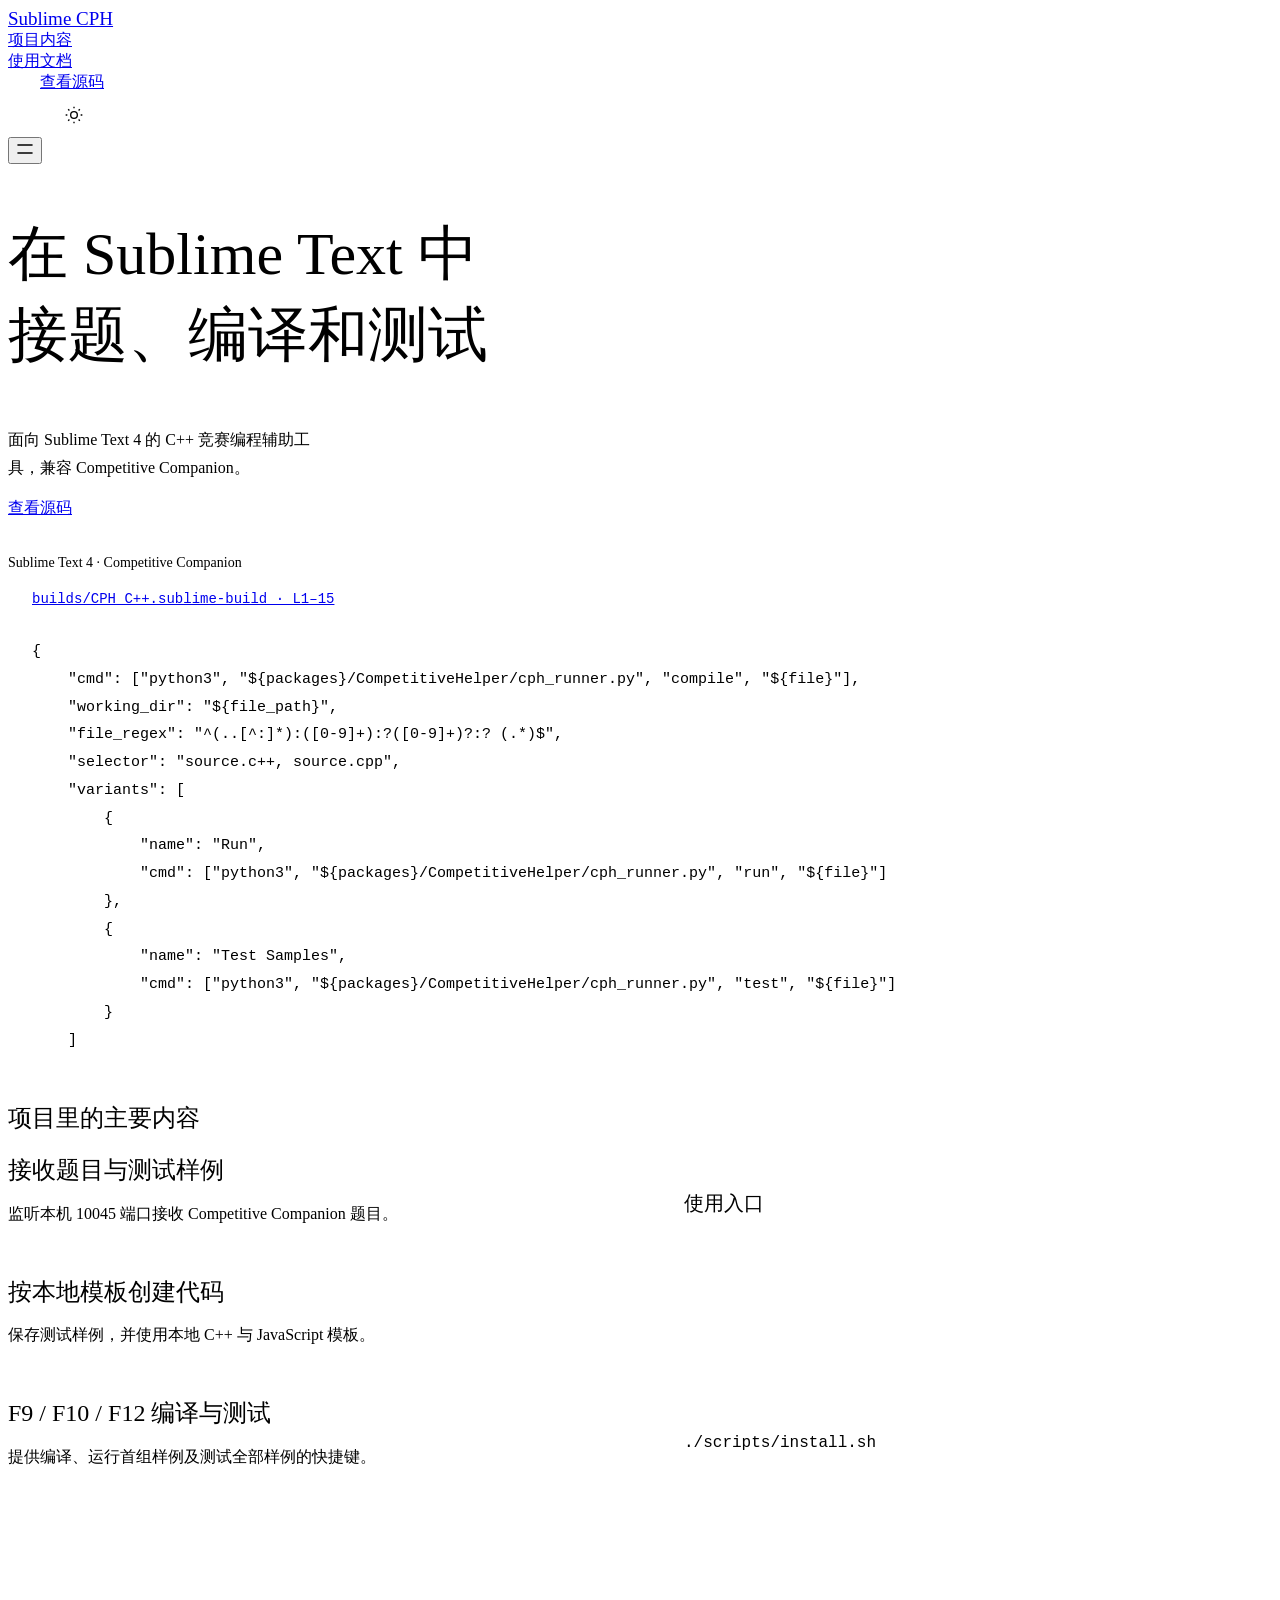
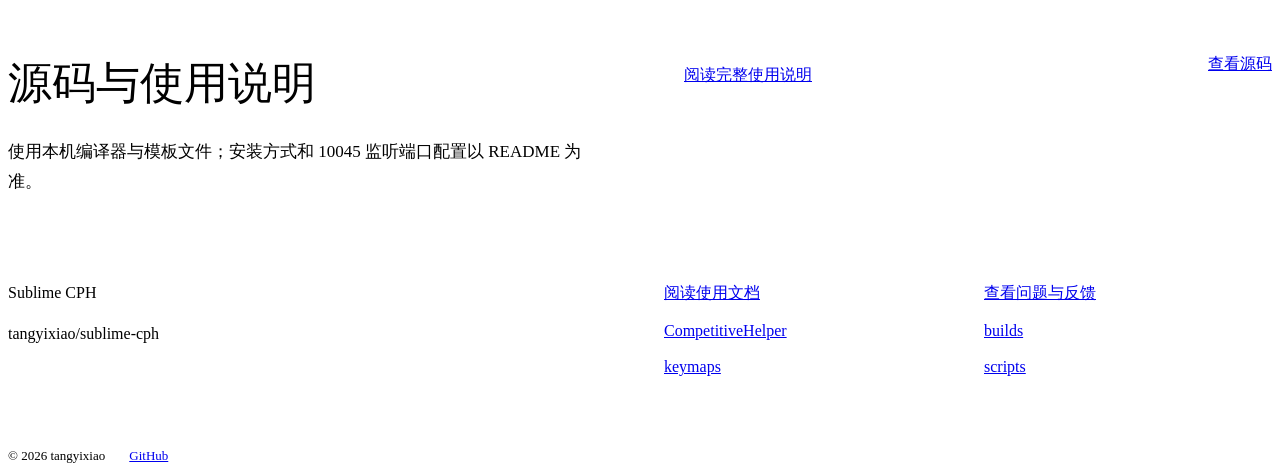
==== index.html @ 9356278b "docs(pages): add project introduction website" ====
<!doctype html><html lang="zh-CN" data-type="software" data-radius="sharp" data-buttons="solid" data-motion data-page-mode="short" data-project="sublime-cph"><head><meta charset="utf-8"><meta name="viewport" content="width=device-width, initial-scale=1, viewport-fit=cover"><meta name="page-type" content="software"><meta name="site-kind" content="software"><title>Sublime CPH · 在 Sublime Text 中 接题、编译和测试</title><meta name="description" content="面向 Sublime Text 4 的 C++ 竞赛编程辅助工具，兼容 Competitive Companion。"><link rel="stylesheet" href="assets/system.css"><link rel="stylesheet" href="assets/ui/cards.css"><link rel="stylesheet" href="assets/motion/motion.css"><link rel="stylesheet" href="assets/layout/layout.css"><link rel="stylesheet" href="assets/page.css"><!-- <html lang="en" data-radius="sharp">; keep this <style> after the links: layout.css resets --ly-scale -->
<style>
:root {
  --p-bg: #fafafa; --p-surface: #f0f1f3; --p-ink: #171717; --p-muted: #595959;
  --p-accent: #1748ca; --p-accent-ink: #fafafa; --p-action: #1748ca; --p-action-ink: #fafafa;
  --p-inv-bg: #171717; --p-inv-surface: #242424; --p-inv-ink: #fafafa; --p-inv-muted: #9b9b9b;
  --p-inv-accent: #fafafa; --p-inv-accent-ink: #171717; --p-inv-action: #fafafa; --p-inv-action-ink: #171717;
  --font-display: "Geist", system-ui, sans-serif;
  --font-text: "Geist", system-ui, sans-serif;
  --font-mono: "Geist Mono", ui-monospace, "SFMono-Regular", Menlo, Consolas, monospace;
  --display-weight: 500;
  --display-tracking: -0.035em;
  --display-tracking-xl: -0.045em;
}
</style><style>html[data-theme="light"]{--p-bg:#fafafa;--p-surface:#f0f1f3;--p-ink:#171717;--p-muted:#595959;--p-accent:#1748ca;--p-accent-ink:#ffffff;--p-action:#1748ca;--p-action-ink:#ffffff;color-scheme:light}html[data-theme="dark"]{--p-bg:#131517;--p-surface:#202427;--p-ink:#f0f1f2;--p-muted:#b5bbc1;--p-accent:#a4c2ff;--p-accent-ink:#131517;--p-action:#a4c2ff;--p-action-ink:#131517;color-scheme:dark}</style><script src="assets/theme.js"></script><link rel="icon" href="favicon.svg" type="image/svg+xml"></head><body><!-- source: tangyixiao/sublime-cph; hero: split; brand/material override of dealer recorded in plans. --><header class="nav"><div class="wrap nav__bar"><a class="skip-link" href="#top">跳到正文</a><a class="nav__logo" href="#top">Sublime CPH</a><nav class="nav__links" aria-label="章节导航"><div class="nav__item"><a class="nav__link" href="#work">项目内容</a></div><div class="nav__item"><a class="nav__link" href="docs.html">使用文档</a></div></nav><div class="nav__actions"><a class="btn btn--primary" href="https://github.com/tangyixiao/sublime-cph">查看源码</a><button class="theme-toggle" type="button" data-theme-toggle aria-label="切换深浅色" aria-pressed="false"><svg width="20" height="20" viewBox="0 0 24 24" fill="none" stroke="currentColor" stroke-width="1.6" aria-hidden="true"><circle cx="12" cy="12" r="4"/><path d="M12 2v2m0 16v2M2 12h2m16 0h2M5 5l1.5 1.5m11 11L19 19M5 19l1.5-1.5m11-11L19 5"/></svg></button></div><button class="nav__toggle" type="button" aria-expanded="false" aria-label="菜单"><svg width="18" height="18" viewBox="0 0 18 18" aria-hidden="true"><path d="M2 5h14M2 13h14" stroke="currentColor" stroke-width="1.6" stroke-linecap="round"/></svg></button></div></header><main><section class="hero hero--split" id="top"><div class="wrap"><div class="hero-text grid hero__grid"><div class="hero__text span-5"><h1 id="hero-h">在 Sublime Text 中<br>接题、编译和测试</h1><p class="hero__lead">面向 Sublime Text 4 的 C++ 竞赛编程辅助工具，兼容 Competitive Companion。</p><div class="btn-row"><a class="btn btn--primary" href="https://github.com/tangyixiao/sublime-cph">查看源码</a></div><p class="project-fact">Sublime Text 4 · Competitive Companion</p></div><div class="hero__media span-6 start-7 material-media"><div class="source-preview" data-visual><a class="source-path" href="https://github.com/tangyixiao/sublime-cph/blob/6fe502580cbfbc0ceaa8765ccc23010ea24d1a0c/builds/CPH%20C%2B%2B.sublime-build#L1-L15">builds/CPH C++.sublime-build · L1–15</a><pre><code>{
    &quot;cmd&quot;: [&quot;python3&quot;, &quot;${packages}/CompetitiveHelper/cph_runner.py&quot;, &quot;compile&quot;, &quot;${file}&quot;],
    &quot;working_dir&quot;: &quot;${file_path}&quot;,
    &quot;file_regex&quot;: &quot;^(..[^:]*):([0-9]+):?([0-9]+)?:? (.*)$&quot;,
    &quot;selector&quot;: &quot;source.c++, source.cpp&quot;,
    &quot;variants&quot;: [
        {
            &quot;name&quot;: &quot;Run&quot;,
            &quot;cmd&quot;: [&quot;python3&quot;, &quot;${packages}/CompetitiveHelper/cph_runner.py&quot;, &quot;run&quot;, &quot;${file}&quot;]
        },
        {
            &quot;name&quot;: &quot;Test Samples&quot;,
            &quot;cmd&quot;: [&quot;python3&quot;, &quot;${packages}/CompetitiveHelper/cph_runner.py&quot;, &quot;test&quot;, &quot;${file}&quot;]
        }
    ]</code></pre></div></div></div></div></section><section class="section ground-surface" id="work"><div class="wrap"><div class="section-head"><h2>项目里的主要内容</h2></div><div class="work-grid"><ul class="feature-rows"><li><h3>接收题目与测试样例</h3><p>监听本机 10045 端口接收 Competitive Companion 题目。</p></li><li><h3>按本地模板创建代码</h3><p>保存测试样例，并使用本地 C++ 与 JavaScript 模板。</p></li><li><h3>F9 / F10 / F12 编译与测试</h3><p>提供编译、运行首组样例及测试全部样例的快捷键。</p></li></ul><div class="work-material"><div class="usage-block"><p>使用入口</p><pre><code>./scripts/install.sh</code></pre><a class="link" href="https://github.com/tangyixiao/sublime-cph/blob/main/README.md">阅读完整使用说明</a></div></div></div></div></section></main><footer class="footer closing footer--columns" id="use"><div class="wrap"><div class="closing-head"><h2>源码与使用说明</h2><p>使用本机编译器与模板文件；安装方式和 10045 监听端口配置以 README 为准。</p><a class="btn btn--primary" href="https://github.com/tangyixiao/sublime-cph">查看源码</a></div><div class="closing-directory"><div class="footer__grid"><div><p class="footer-name">Sublime CPH</p><p>tangyixiao/sublime-cph</p></div><div class="resource-links"><a class="link" href="https://github.com/tangyixiao/sublime-cph/blob/main/README.md">阅读使用文档</a><a class="link" href="https://github.com/tangyixiao/sublime-cph/issues">查看问题与反馈</a><a class="link" href="https://github.com/tangyixiao/sublime-cph/tree/main/CompetitiveHelper">CompetitiveHelper</a><a class="link" href="https://github.com/tangyixiao/sublime-cph/tree/main/builds">builds</a><a class="link" href="https://github.com/tangyixiao/sublime-cph/tree/main/keymaps">keymaps</a><a class="link" href="https://github.com/tangyixiao/sublime-cph/tree/main/scripts">scripts</a></div></div><div class="footer__legal"><span>© 2026 tangyixiao</span><a href="https://github.com/tangyixiao/sublime-cph">GitHub</a></div></div></div></footer><script type="module" src="assets/system.js"></script><script type="module" src="assets/motion/motion.js"></script><script type="module" src="assets/layout/layout.js"></script></body></html>
---- assets/page.css ----
/* Page composition over the unmodified taste system. Source excerpts and photographs are the work. */
:root{--font-text:"Geist","PingFang SC","Microsoft YaHei",sans-serif;--font-display:"Geist","PingFang SC","Microsoft YaHei",sans-serif}
h1,h2,h3{font-weight:500;text-wrap:balance}h1{max-width:16ch}p{line-height:1.75}.nav__logo{font-size:19px;max-width:45%;overflow-wrap:anywhere}.nav__links{margin-left:auto}.nav__actions{margin-left:32px}.project-fact{margin-top:32px;font-size:14px;color:var(--muted)}
.hero__text{min-width:0}.hero__lead{max-width:40ch}.hero__media.material-media{background:none;border:0;box-shadow:none}.hero__media.material-media> *{width:100%;height:100%;display:block}.material-media .source-preview{height:100%;min-height:480px}.project-picture{display:block;overflow:hidden;width:100%;height:100%;background:var(--surface)}.project-picture img{width:100%;height:100%;object-fit:cover;display:block}.picture--contain img{object-fit:contain}.picture--contain{background:var(--surface)}
.material-stage{overflow:hidden;min-height:0}.material-stage>.project-picture{border-radius:0;background:transparent}.material-stage .picture--contain img{object-fit:contain}.source-preview{display:flex;flex-direction:column;border:1px solid var(--line);background:var(--surface);overflow:hidden;border-radius:var(--r-lg);color:var(--ink)}.source-path{font:500 14px/1.5 var(--font-mono);padding:20px 24px;border-bottom:1px solid var(--line);overflow-wrap:anywhere}.source-preview pre{margin:0;padding:28px 24px;overflow:auto;white-space:pre-wrap;overflow-wrap:anywhere;min-height:0;font:400 15px/1.85 var(--font-mono);color:var(--ink)}
.project-fact:empty{display:none}.statement-source{margin-top:48px;height:320px}.statement-source .source-preview{height:100%}.hero--statement h1{max-width:18ch}.hero--statement .hero__lead{max-width:62ch}.hero--statement .hero__in{max-width:none}
.hero__head{display:grid;grid-template-columns:minmax(0,7fr) minmax(0,4fr);gap:72px}.hero--product h1{font-size:clamp(42px,5vw,72px);max-width:18ch;letter-spacing:-.035em;line-height:1.1}.hero--product .hero__lead{margin-top:0}.hero--product .material-stage{height:100%;min-height:260px;margin-top:32px}.product-intro{align-self:start}.product-intro .project-fact{margin-top:24px}
.work-grid{display:grid;grid-template-columns:minmax(0,5fr) minmax(0,6fr);gap:calc(100% / 12 + 24px)}.feature-rows{margin:0;padding:0;list-style:none}.feature-rows li{padding:24px 0;border-bottom:1px solid var(--line)}.feature-rows li:first-child{padding-top:0}.feature-rows h3{font-size:24px;line-height:1.4;margin:0 0 12px}.feature-rows p{margin:0;font-size:16px;line-height:1.75}.work-material{min-width:0;min-height:400px}.usage-block{height:100%;background:var(--surface);padding:32px;border:1px solid var(--line);border-radius:var(--r-lg);display:flex;flex-direction:column;gap:24px;justify-content:center}.usage-block>p{font-size:20px;margin:0}.usage-block pre{font:400 16px/1.8 var(--font-mono);margin:0;white-space:pre-wrap;overflow-wrap:anywhere}.usage-block .link{align-self:flex-start}.supporting-pictures{display:grid;grid-template-columns:1fr;gap:24px;height:100%;max-height:480px}.supporting-pictures>.project-picture{min-height:0;max-height:228px}.supporting-pictures>.project-picture:only-child{max-height:480px}
.photo-pair{display:grid;grid-template-columns:1fr 1fr;gap:24px;height:calc(100% - 140px);min-height:300px;max-height:520px}.photo-pair a{display:block;overflow:hidden}.photo-pair img{width:100%;height:100%;object-fit:cover;display:block}.flag-field{display:grid;grid-template-columns:repeat(4,1fr);gap:48px;align-items:center;justify-items:center;width:100%;height:100%}.flag-field a{display:block;width:100%;overflow:hidden}.flag-field img{display:block;width:100%;height:auto;max-height:320px;object-fit:contain;image-rendering:auto}
.closing-head{display:grid;grid-template-columns:1fr auto;gap:24px 72px;align-content:start}.closing-head h2{grid-column:1;font-size:clamp(30px,3.4vw,48px);margin:0}.closing-head>p{grid-column:1;max-width:68ch;margin:0;font-size:17px}.closing-head>.btn{grid-column:2;grid-row:1/3;align-self:start}.closing-directory{display:flex;flex-direction:column;justify-content:flex-end;min-height:0}.footer.closing>.wrap{display:grid;grid-template-rows:1fr 1fr;gap:48px}.footer__grid{display:grid;grid-template-columns:1fr 1fr;gap:48px}.footer-name{font-size:32px;line-height:1.3;font-weight:500;margin:0 0 16px}.footer__grid p{font-size:16px}.resource-links{display:grid;grid-template-columns:1fr 1fr;gap:18px 32px;align-content:start}.resource-links .link{font-size:16px;overflow-wrap:anywhere;justify-self:start}.footer__legal{display:flex;align-items:baseline;flex-wrap:wrap;gap:24px;font-size:13px;border-top:1px solid var(--line);margin-top:48px;padding-top:24px}.credits summary{cursor:pointer}.credits ul{padding-left:16px}.credits a{overflow-wrap:anywhere}
html[data-project="OJ-NEXUS"] .source-preview,html[data-project="OJ-NEXUS"] .usage-block{border-radius:4px}html[data-project="OJ-NEXUS"] *{animation:none!important}
@media(min-width:640px) and (max-width:1023px){.work-grid{grid-template-columns:1fr;gap:32px}.feature-rows{display:grid;grid-template-columns:repeat(3,1fr);gap:24px}.feature-rows li{padding:0;border:0}.feature-rows h3{font-size:20px}.work-material{min-height:260px;height:300px}.hero__head{gap:32px}.material-media .source-preview{min-height:240px}.photo-pair{height:440px}.statement-source{height:300px}}
@media(max-width:639px){.nav__logo{font-size:16px;max-width:48%}.nav__actions{margin-left:auto}.nav__actions .btn{padding-inline:16px;font-size:14px}.hero--split h1,.hero--statement h1,.hero--product h1{font-size:clamp(30px,9vw,38px);line-height:1.15;max-width:18ch}.hero__lead{font-size:18px;line-height:1.65}.project-fact{margin-top:16px;font-size:13px}.hero__media.material-media{height:auto;min-height:0;flex:1}.material-media .source-preview{min-height:0;height:100%}.source-path{padding:12px 16px;font-size:13px}.source-preview pre{padding:16px;font-size:13px;line-height:1.7}.hero__head{display:block}.hero--product .hero__lead{margin-top:20px}.hero--product .material-stage{min-height:180px;margin-top:24px;flex:1}.hero--product .hero__in{display:flex;flex-direction:column}.hero--product .product-intro .project-fact{margin-top:16px}.work-grid{grid-template-columns:1fr;gap:32px}.feature-rows{display:block}.feature-rows li{padding:16px 0}.feature-rows h3{font-size:20px;margin-bottom:8px}.feature-rows p{font-size:16px}.work-material{min-height:220px;height:260px}.usage-block{padding:24px;gap:16px}.usage-block pre{font-size:14px}.photo-pair{grid-template-columns:1fr;gap:16px;height:calc(100% - 130px);max-height:none;min-height:0}.photo-pair a{min-height:180px}.flag-field{grid-template-columns:repeat(2,1fr);gap:24px}.flag-field img{max-height:140px}.statement-source{height:220px;margin-top:24px}.closing-head{display:flex;flex-direction:column;gap:24px}.closing-head>p{font-size:16px}.closing-head>.btn{align-self:stretch}.footer.closing>.wrap{grid-template-rows:auto 1fr;gap:48px}.footer__grid{grid-template-columns:1fr;gap:24px}.footer-name{font-size:28px}.resource-links{gap:16px}.footer__legal{margin-top:32px;gap:16px}.supporting-pictures{max-height:260px;grid-template-columns:1fr 1fr;gap:12px}.supporting-pictures>.project-picture{max-height:none}.photo-pair img{object-fit:cover}#work:has(.work-grid){--hm:2}#use{--hm:2}}
.skip-link{position:absolute;left:-10000px;top:auto;width:1px;height:1px;overflow:hidden}.skip-link:focus{left:var(--gutter);top:8px;width:auto;height:auto;background:var(--bg);padding:16px;z-index:20}.hero__head>:first-child{grid-column:1}.hero__head>.product-intro{grid-column:2}.hero--product .hero__stage.material-stage{border-radius:0}
@media(min-width:640px) and (max-width:1023px){.work-material{height:42vh;min-height:320px}.supporting-pictures{max-height:none}.supporting-pictures>.project-picture:only-child{max-height:none}.supporting-pictures>.project-picture{max-height:none;flex:1}.supporting-pictures{grid-template-rows:1fr 1fr}}
@media(max-width:639px){#work:has(.work-grid),#use{--hm:1}.nav__logo{max-width:53%;font-size:15px}.nav__actions{margin-left:auto}.nav__actions .btn{padding-inline:12px}.hero--product .hero__stage.material-stage{aspect-ratio:auto;flex:1}.hero__head>:first-child,.hero__head>.product-intro{grid-column:auto}}
.theme-toggle{height:44px;width:44px;display:grid;place-items:center;flex:0 0 44px;cursor:pointer;color:var(--ink);background:transparent;border:1px solid var(--line);border-radius:var(--r-btn);margin-left:12px;transition:background 180ms,transform 180ms}.theme-toggle:hover{background:var(--surface)}.theme-toggle:active{transform:translateY(1px)}.theme-toggle:focus-visible{outline:2px solid var(--accent);outline-offset:3px}
@media(min-width:1024px){.work-material{height:500px;min-height:500px}.work-material>.source-preview{height:100%}.hero--split h1{font-size:clamp(38px,4.5vw,64px)}}
@media(max-width:639px){.nav__logo{max-width:42%;font-size:14px}.nav__actions{margin-left:auto}.nav__toggle{margin-left:8px}.theme-toggle{margin-left:8px;width:36px;flex-basis:36px;height:40px}.nav__actions .btn{font-size:13px;padding-inline:10px}.nav__logo{line-height:1.3}.hero--product h1{font-size:32px}.source-path{line-height:1.6}}
@media(min-width:1024px){.hero__head{grid-template-columns:repeat(12,minmax(0,1fr));gap:24px;align-items:start}.hero__head>:first-child{grid-column:1/span 6}.hero__head>.product-intro{grid-column:7/span 6}.hero--product h1,.hero--split h1{font-size:60px}.work-grid{grid-template-columns:repeat(12,minmax(0,1fr));gap:24px}.feature-rows{grid-column:1/span 6;padding-right:48px}.work-material{grid-column:7/span 6}.work-grid .source-preview{height:100%}}
@media(min-width:640px) and (max-width:1023px){.hero__head{display:block}.product-intro{margin-top:24px}.product-intro .hero__lead{max-width:60ch}.hero--product h1{max-width:none}.hero__head .project-fact{margin-top:16px}.hero--product .hero__stage.material-stage{margin-top:24px}}
@media(max-width:639px){.work-material{height:236px;min-height:236px}.feature-rows h3{font-size:19px}.feature-rows li{padding:14px 0}.feature-rows p{line-height:1.65}}
@media(min-width:1024px){.work-material{height:min(500px,calc(100svh - 300px));min-height:0}.hero--product h1{font-size:clamp(40px,4.16vw,60px)}}
.work-material>.source-preview{height:100%}.source-preview pre{flex:1}.usage-block{justify-content:space-between}.supporting-pictures:has(>:only-child){grid-template-rows:1fr}
/* Real quoted source can contain arrays, Markdown brackets and the word placeholder.
   Keep kit diagnostics intact, but do not outline authentic source as unfinished page copy. */
.source-preview code[data-placeholder],.usage-block code[data-placeholder],.docs-markdown [data-placeholder]{outline:none}
.hero--product .hero__stage.material-stage{background:none}
.nav:not(.is-open) .nav__actions>.theme-toggle{display:grid}
@media(max-width:639px){.nav__logo{white-space:normal;max-width:40%;font-size:13px;line-height:1.35;min-width:0}.nav__bar{gap:8px}.nav__actions{gap:8px}.nav .nav__actions>.theme-toggle{margin-left:0}}
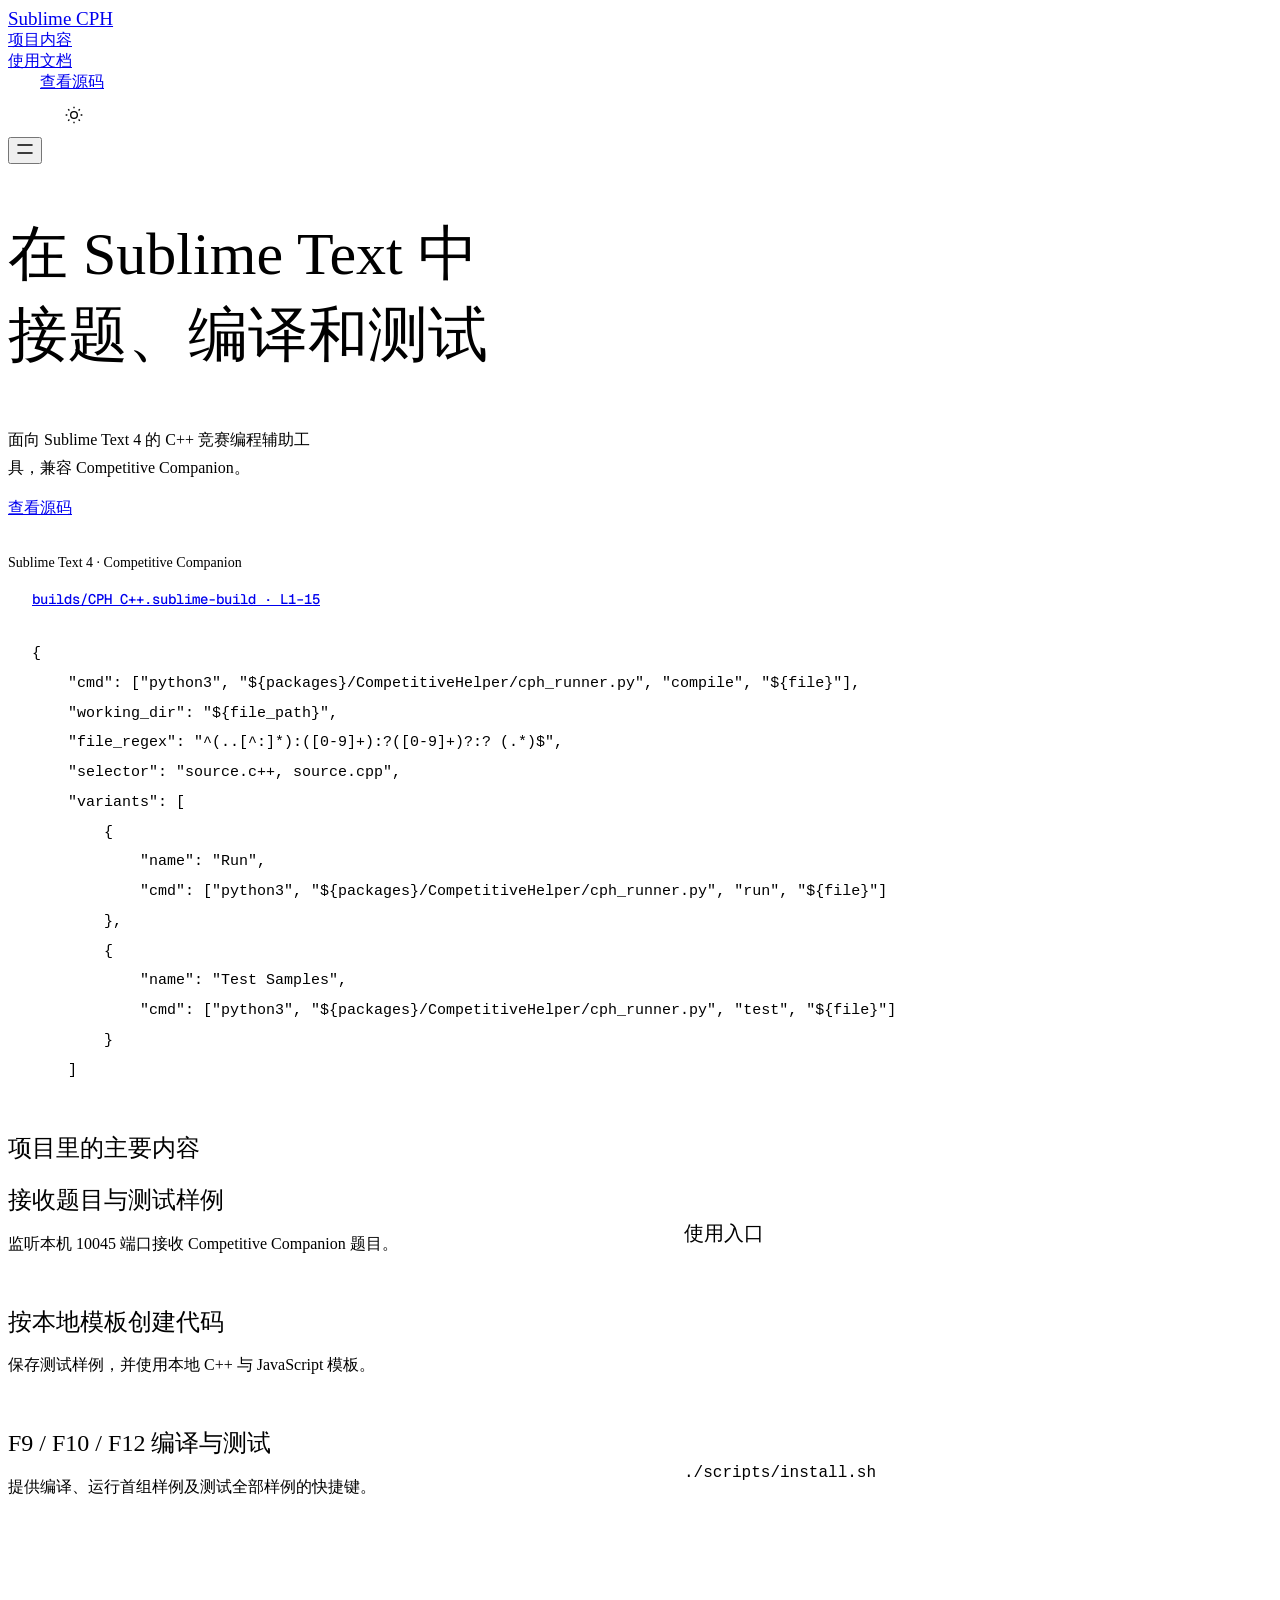
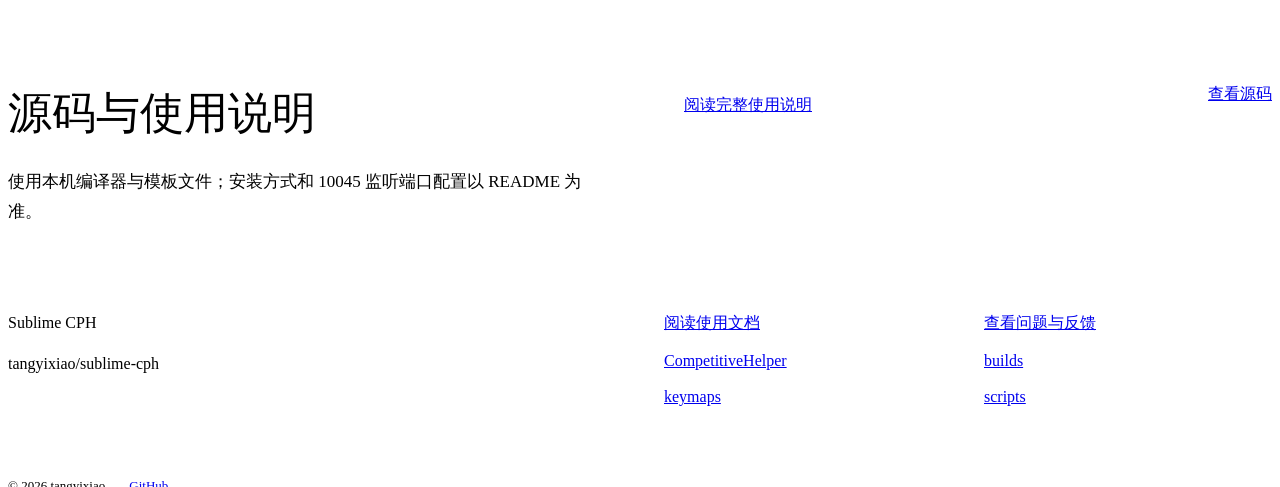
==== commit 6221a465: "docs(pages): polish source and mobile presentation" ====
--- a/index.html
+++ b/index.html
@@ -1,4 +1,4 @@
-<!doctype html><html lang="zh-CN" data-type="software" data-radius="sharp" data-buttons="solid" data-motion data-page-mode="short" data-project="sublime-cph"><head><meta charset="utf-8"><meta name="viewport" content="width=device-width, initial-scale=1, viewport-fit=cover"><meta name="page-type" content="software"><meta name="site-kind" content="software"><title>Sublime CPH · 在 Sublime Text 中 接题、编译和测试</title><meta name="description" content="面向 Sublime Text 4 的 C++ 竞赛编程辅助工具，兼容 Competitive Companion。"><link rel="stylesheet" href="assets/system.css"><link rel="stylesheet" href="assets/ui/cards.css"><link rel="stylesheet" href="assets/motion/motion.css"><link rel="stylesheet" href="assets/layout/layout.css"><link rel="stylesheet" href="assets/page.css"><!-- <html lang="en" data-radius="sharp">; keep this <style> after the links: layout.css resets --ly-scale -->
+<!doctype html><html lang="zh-CN" data-type="software" data-radius="sharp" data-buttons="solid" data-motion data-page-mode="short" data-project="sublime-cph"><head><meta charset="utf-8"><meta name="viewport" content="width=device-width, initial-scale=1, viewport-fit=cover"><meta name="page-type" content="software"><meta name="site-kind" content="software"><title>Sublime CPH · 在 Sublime Text 中 接题、编译和测试</title><meta name="description" content="面向 Sublime Text 4 的 C++ 竞赛编程辅助工具，兼容 Competitive Companion。"><link rel="stylesheet" href="assets/system.css"><link rel="stylesheet" href="assets/ui/cards.css"><link rel="stylesheet" href="assets/motion/motion.css"><link rel="stylesheet" href="assets/layout/layout.css"><link rel="stylesheet" href="assets/fonts/fonts.css"><link rel="stylesheet" href="assets/page.css"><!-- <html lang="en" data-radius="sharp">; keep this <style> after the links: layout.css resets --ly-scale -->
 <style>
 :root {
   --p-bg: #fafafa; --p-surface: #f0f1f3; --p-ink: #171717; --p-muted: #595959;
--- a/assets/fonts/fonts.css
+++ b/assets/fonts/fonts.css
@@ -0,0 +1,42 @@
+@font-face {
+  font-family: 'Geist';
+  font-style: normal;
+  font-weight: 400;
+  font-display: swap;
+  src: url(c2bef016fb9b4bcd.woff2) format('truetype');
+}
+@font-face {
+  font-family: 'Geist';
+  font-style: normal;
+  font-weight: 500;
+  font-display: swap;
+  src: url(541119bccb21575e.woff2) format('truetype');
+}
+@font-face {
+  font-family: 'Geist';
+  font-style: normal;
+  font-weight: 600;
+  font-display: swap;
+  src: url(011cb50bc76b8e25.woff2) format('truetype');
+}
+@font-face {
+  font-family: 'Geist';
+  font-style: normal;
+  font-weight: 700;
+  font-display: swap;
+  src: url(e374eee52bb36e03.woff2) format('truetype');
+}
+@font-face {
+  font-family: 'Geist Mono';
+  font-style: normal;
+  font-weight: 400;
+  font-display: swap;
+  src: url(706d7515d64b1e19.woff2) format('truetype');
+}
+@font-face {
+  font-family: 'Geist Mono';
+  font-style: normal;
+  font-weight: 500;
+  font-display: swap;
+  src: url(e858776f9ad0d058.woff2) format('truetype');
+}
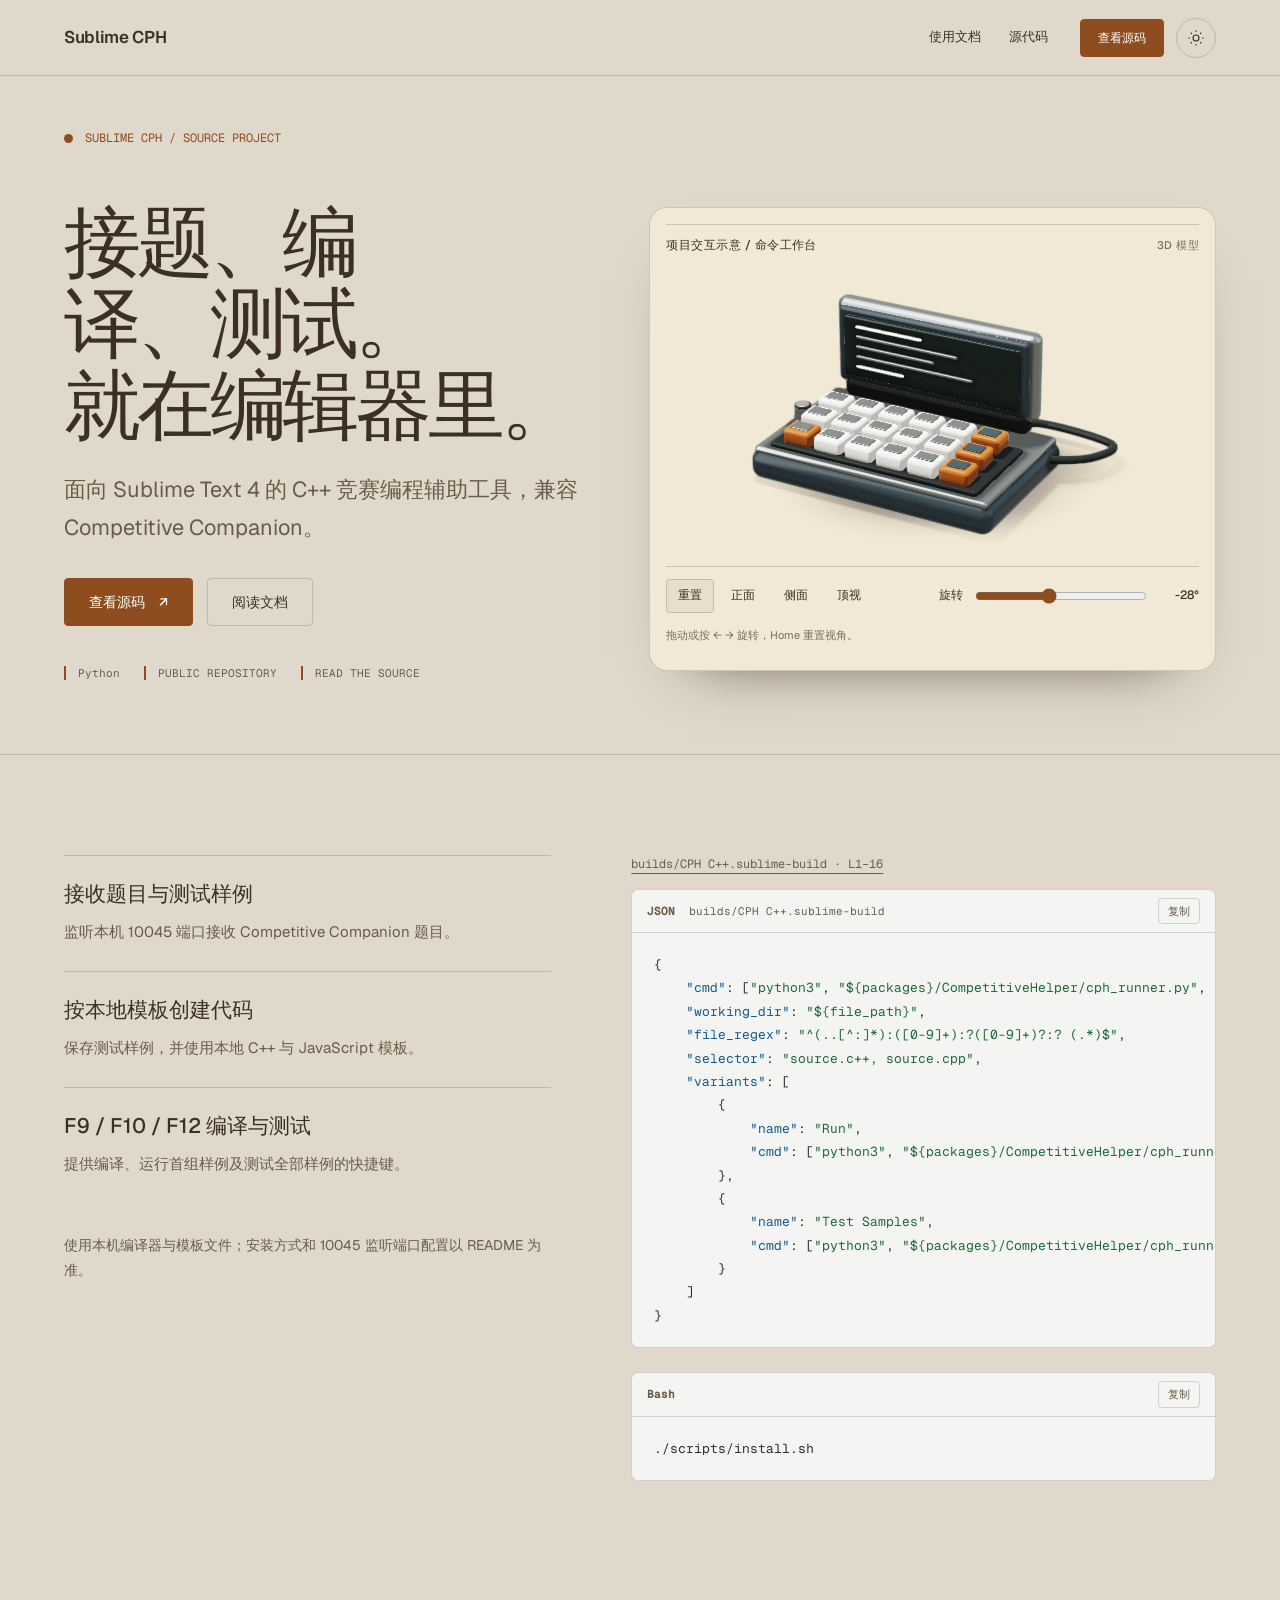
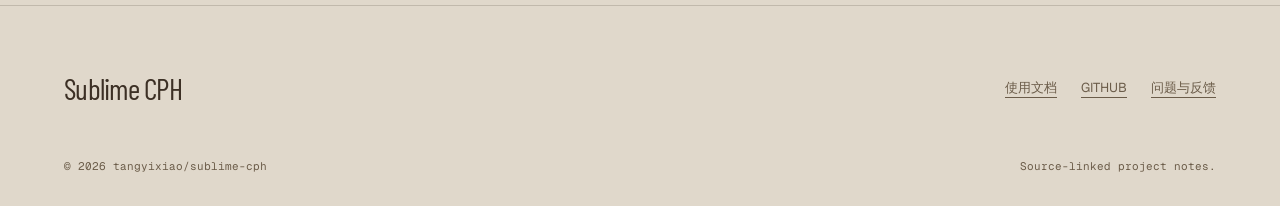
==== commit 587a6d6c: "docs(pages): polish source and mobile presentation" ====
--- a/index.html
+++ b/index.html
@@ -1,29 +1,16 @@
-<!doctype html><html lang="zh-CN" data-type="software" data-radius="sharp" data-buttons="solid" data-motion data-page-mode="short" data-project="sublime-cph"><head><meta charset="utf-8"><meta name="viewport" content="width=device-width, initial-scale=1, viewport-fit=cover"><meta name="page-type" content="software"><meta name="site-kind" content="software"><title>Sublime CPH · 在 Sublime Text 中 接题、编译和测试</title><meta name="description" content="面向 Sublime Text 4 的 C++ 竞赛编程辅助工具，兼容 Competitive Companion。"><link rel="stylesheet" href="assets/system.css"><link rel="stylesheet" href="assets/ui/cards.css"><link rel="stylesheet" href="assets/motion/motion.css"><link rel="stylesheet" href="assets/layout/layout.css"><link rel="stylesheet" href="assets/fonts/fonts.css"><link rel="stylesheet" href="assets/page.css"><!-- <html lang="en" data-radius="sharp">; keep this <style> after the links: layout.css resets --ly-scale -->
-<style>
-:root {
-  --p-bg: #fafafa; --p-surface: #f0f1f3; --p-ink: #171717; --p-muted: #595959;
-  --p-accent: #1748ca; --p-accent-ink: #fafafa; --p-action: #1748ca; --p-action-ink: #fafafa;
-  --p-inv-bg: #171717; --p-inv-surface: #242424; --p-inv-ink: #fafafa; --p-inv-muted: #9b9b9b;
-  --p-inv-accent: #fafafa; --p-inv-accent-ink: #171717; --p-inv-action: #fafafa; --p-inv-action-ink: #171717;
-  --font-display: "Geist", system-ui, sans-serif;
-  --font-text: "Geist", system-ui, sans-serif;
-  --font-mono: "Geist Mono", ui-monospace, "SFMono-Regular", Menlo, Consolas, monospace;
-  --display-weight: 500;
-  --display-tracking: -0.035em;
-  --display-tracking-xl: -0.045em;
-}
-</style><style>html[data-theme="light"]{--p-bg:#fafafa;--p-surface:#f0f1f3;--p-ink:#171717;--p-muted:#595959;--p-accent:#1748ca;--p-accent-ink:#ffffff;--p-action:#1748ca;--p-action-ink:#ffffff;color-scheme:light}html[data-theme="dark"]{--p-bg:#131517;--p-surface:#202427;--p-ink:#f0f1f2;--p-muted:#b5bbc1;--p-accent:#a4c2ff;--p-accent-ink:#131517;--p-action:#a4c2ff;--p-action-ink:#131517;color-scheme:dark}</style><script src="assets/theme.js"></script><link rel="icon" href="favicon.svg" type="image/svg+xml"></head><body><!-- source: tangyixiao/sublime-cph; hero: split; brand/material override of dealer recorded in plans. --><header class="nav"><div class="wrap nav__bar"><a class="skip-link" href="#top">跳到正文</a><a class="nav__logo" href="#top">Sublime CPH</a><nav class="nav__links" aria-label="章节导航"><div class="nav__item"><a class="nav__link" href="#work">项目内容</a></div><div class="nav__item"><a class="nav__link" href="docs.html">使用文档</a></div></nav><div class="nav__actions"><a class="btn btn--primary" href="https://github.com/tangyixiao/sublime-cph">查看源码</a><button class="theme-toggle" type="button" data-theme-toggle aria-label="切换深浅色" aria-pressed="false"><svg width="20" height="20" viewBox="0 0 24 24" fill="none" stroke="currentColor" stroke-width="1.6" aria-hidden="true"><circle cx="12" cy="12" r="4"/><path d="M12 2v2m0 16v2M2 12h2m16 0h2M5 5l1.5 1.5m11 11L19 19M5 19l1.5-1.5m11-11L19 5"/></svg></button></div><button class="nav__toggle" type="button" aria-expanded="false" aria-label="菜单"><svg width="18" height="18" viewBox="0 0 18 18" aria-hidden="true"><path d="M2 5h14M2 13h14" stroke="currentColor" stroke-width="1.6" stroke-linecap="round"/></svg></button></div></header><main><section class="hero hero--split" id="top"><div class="wrap"><div class="hero-text grid hero__grid"><div class="hero__text span-5"><h1 id="hero-h">在 Sublime Text 中<br>接题、编译和测试</h1><p class="hero__lead">面向 Sublime Text 4 的 C++ 竞赛编程辅助工具，兼容 Competitive Companion。</p><div class="btn-row"><a class="btn btn--primary" href="https://github.com/tangyixiao/sublime-cph">查看源码</a></div><p class="project-fact">Sublime Text 4 · Competitive Companion</p></div><div class="hero__media span-6 start-7 material-media"><div class="source-preview" data-visual><a class="source-path" href="https://github.com/tangyixiao/sublime-cph/blob/6fe502580cbfbc0ceaa8765ccc23010ea24d1a0c/builds/CPH%20C%2B%2B.sublime-build#L1-L15">builds/CPH C++.sublime-build · L1–15</a><pre><code>{
-    &quot;cmd&quot;: [&quot;python3&quot;, &quot;${packages}/CompetitiveHelper/cph_runner.py&quot;, &quot;compile&quot;, &quot;${file}&quot;],
-    &quot;working_dir&quot;: &quot;${file_path}&quot;,
-    &quot;file_regex&quot;: &quot;^(..[^:]*):([0-9]+):?([0-9]+)?:? (.*)$&quot;,
-    &quot;selector&quot;: &quot;source.c++, source.cpp&quot;,
-    &quot;variants&quot;: [
-        {
-            &quot;name&quot;: &quot;Run&quot;,
-            &quot;cmd&quot;: [&quot;python3&quot;, &quot;${packages}/CompetitiveHelper/cph_runner.py&quot;, &quot;run&quot;, &quot;${file}&quot;]
-        },
-        {
-            &quot;name&quot;: &quot;Test Samples&quot;,
-            &quot;cmd&quot;: [&quot;python3&quot;, &quot;${packages}/CompetitiveHelper/cph_runner.py&quot;, &quot;test&quot;, &quot;${file}&quot;]
-        }
-    ]</code></pre></div></div></div></div></section><section class="section ground-surface" id="work"><div class="wrap"><div class="section-head"><h2>项目里的主要内容</h2></div><div class="work-grid"><ul class="feature-rows"><li><h3>接收题目与测试样例</h3><p>监听本机 10045 端口接收 Competitive Companion 题目。</p></li><li><h3>按本地模板创建代码</h3><p>保存测试样例，并使用本地 C++ 与 JavaScript 模板。</p></li><li><h3>F9 / F10 / F12 编译与测试</h3><p>提供编译、运行首组样例及测试全部样例的快捷键。</p></li></ul><div class="work-material"><div class="usage-block"><p>使用入口</p><pre><code>./scripts/install.sh</code></pre><a class="link" href="https://github.com/tangyixiao/sublime-cph/blob/main/README.md">阅读完整使用说明</a></div></div></div></div></section></main><footer class="footer closing footer--columns" id="use"><div class="wrap"><div class="closing-head"><h2>源码与使用说明</h2><p>使用本机编译器与模板文件；安装方式和 10045 监听端口配置以 README 为准。</p><a class="btn btn--primary" href="https://github.com/tangyixiao/sublime-cph">查看源码</a></div><div class="closing-directory"><div class="footer__grid"><div><p class="footer-name">Sublime CPH</p><p>tangyixiao/sublime-cph</p></div><div class="resource-links"><a class="link" href="https://github.com/tangyixiao/sublime-cph/blob/main/README.md">阅读使用文档</a><a class="link" href="https://github.com/tangyixiao/sublime-cph/issues">查看问题与反馈</a><a class="link" href="https://github.com/tangyixiao/sublime-cph/tree/main/CompetitiveHelper">CompetitiveHelper</a><a class="link" href="https://github.com/tangyixiao/sublime-cph/tree/main/builds">builds</a><a class="link" href="https://github.com/tangyixiao/sublime-cph/tree/main/keymaps">keymaps</a><a class="link" href="https://github.com/tangyixiao/sublime-cph/tree/main/scripts">scripts</a></div></div><div class="footer__legal"><span>© 2026 tangyixiao</span><a href="https://github.com/tangyixiao/sublime-cph">GitHub</a></div></div></div></footer><script type="module" src="assets/system.js"></script><script type="module" src="assets/motion/motion.js"></script><script type="module" src="assets/layout/layout.js"></script></body></html>+<!doctype html><html lang="zh-CN" data-project="sublime-cph" data-family="terminal"><head><meta charset="utf-8"><meta name="viewport" content="width=device-width, initial-scale=1"><meta name="description" content="面向 Sublime Text 4 的 C++ 竞赛编程辅助工具，兼容 Competitive Companion。"><meta name="color-scheme" content="light dark"><title>Sublime CPH · 接题、编译、测试。 就在编辑器里。</title><link rel="stylesheet" href="assets/fonts/fonts.css"><link rel="stylesheet" href="assets/fonts/display.css"><link rel="stylesheet" href="assets/site.css"><link rel="stylesheet" href="assets/docs-v3.css"><link rel="stylesheet" href="assets/three/view3d.css"><link rel="stylesheet" href="assets/polish.css"><style>:root{--font-body:"Geist","PingFang SC","Microsoft YaHei",sans-serif;--font-text:var(--font-body);--model-accent:var(--accent);--font-display:"Barlow Condensed","Songti SC","SimSun",serif;--font-mono:"Geist Mono","SFMono-Regular",Consolas,monospace}html[data-theme="light"]{--bg:#E0D8CB;--surface:#F1E8D5;--ink:#3C3025;--muted:#6b5c49;--accent:#8e4d1e;--accent-ink:#FFFFFF;--line:color-mix(in srgb,#3C3025 19%,transparent);color-scheme:light}html[data-theme="dark"]{--bg:#242019;--surface:#373025;--ink:#F3E7D2;--muted:#b9a589;--accent:#f1b16c;--accent-ink:#000000;--line:color-mix(in srgb,#F3E7D2 19%,transparent);color-scheme:dark}</style><script src="assets/theme.js"></script><link rel="icon" type="image/svg+xml" href="favicon.svg"></head><body><header class="nav site-nav"><div class="wrap nav-inner"><a class="skip-link" href="#top">跳到正文</a><a class="site-brand" href="index.html">Sublime CPH</a><nav class="site-links" aria-label="项目导航"><a href="docs.html">使用文档</a><a href="https://github.com/tangyixiao/sublime-cph">源代码</a></nav><div class="nav-controls"><a class="btn nav-cta" href="https://github.com/tangyixiao/sublime-cph">查看源码</a><button class="site-theme" type="button" data-theme-toggle aria-label="切换深浅色" aria-pressed="false"><svg width="18" height="18" viewBox="0 0 24 24" fill="none" stroke="currentColor" stroke-width="1.5" aria-hidden="true"><circle cx="12" cy="12" r="4"/><path d="M12 2v2m0 16v2M2 12h2m16 0h2M5 5l1.5 1.5m11 11L19 19M5 19l1.5-1.5m11-11L19 5"/></svg></button><button class="site-menu-toggle" data-menu-toggle type="button" aria-label="菜单" aria-expanded="false" aria-controls="site-drawer"><svg width="20" height="20" viewBox="0 0 20 20" fill="none" stroke="currentColor" stroke-width="1.4" aria-hidden="true"><path d="M3 6h14M3 14h14"/></svg></button></div></div><nav class="site-drawer" id="site-drawer" hidden><a href="index.html">项目首页</a><a href="docs.html">使用文档</a><a href="https://github.com/tangyixiao/sublime-cph">查看源码</a><p class="drawer-note">Sublime CPH</p></nav></header><main id="top"><article><section class="terminal-hero"><div class="wrap"><div class="terminal-label">SUBLIME CPH / SOURCE PROJECT</div><div class="terminal-grid"><div><h1 class="terminal-title">接题、编译、测试。<br>就在编辑器里。</h1><p class="lede" style="margin-top:28px">面向 Sublime Text 4 的 C++ 竞赛编程辅助工具，兼容 Competitive Companion。</p><div class="actions"><a class="btn" href="https://github.com/tangyixiao/sublime-cph">查看源码 <span aria-hidden="true">↗</span></a><a class="btn secondary" href="docs.html">阅读文档</a></div><div class="terminal-facts"><span>Python</span><span>PUBLIC REPOSITORY</span><span>READ THE SOURCE</span></div></div><div class="terminal-stage"><div class="project-3d" data-model="command" data-model-lang="zh-CN"><img src="assets/three/fallbacks/command.svg" alt="项目结构示意"></div></div></div></div></section><section class="section top-rule"><div class="wrap code-layout"><div><ul class="caps"><li><h3>接收题目与测试样例</h3><p>监听本机 10045 端口接收 Competitive Companion 题目。</p></li><li><h3>按本地模板创建代码</h3><p>保存测试样例，并使用本地 C++ 与 JavaScript 模板。</p></li><li><h3>F9 / F10 / F12 编译与测试</h3><p>提供编译、运行首组样例及测试全部样例的快捷键。</p></li></ul><p class="status-note" style="margin-top:30px">使用本机编译器与模板文件；安装方式和 10045 监听端口配置以 README 为准。</p></div><div><div class="source-area" id="source-code"><a class="source-link" href="https://github.com/tangyixiao/sublime-cph/blob/6fe502580cbfbc0ceaa8765ccc23010ea24d1a0c/builds/CPH%20C%2B%2B.sublime-build#L1-L16">builds/CPH C++.sublime-build · L1–16</a><div class="docs-code" data-code-block><div class="docs-code-toolbar"><span class="docs-code-language">JSON</span><span class="docs-code-file">builds/CPH C++.sublime-build</span><button class="docs-code-copy" type="button" data-copy-code aria-label="复制代码">复制</button><span class="docs-copy-status" role="status" aria-live="polite"></span></div><pre tabindex="0"><code class="highlight language-json" data-language="json"><span class="tok-p">{</span>
+<span class="tok-w">    </span><span class="tok-nt">&quot;cmd&quot;</span><span class="tok-p">:</span><span class="tok-w"> </span><span class="tok-p">[</span><span class="tok-s2">&quot;python3&quot;</span><span class="tok-p">,</span><span class="tok-w"> </span><span class="tok-s2">&quot;${packages}/CompetitiveHelper/cph_runner.py&quot;</span><span class="tok-p">,</span><span class="tok-w"> </span><span class="tok-s2">&quot;compile&quot;</span><span class="tok-p">,</span><span class="tok-w"> </span><span class="tok-s2">&quot;${file}&quot;</span><span class="tok-p">],</span>
+<span class="tok-w">    </span><span class="tok-nt">&quot;working_dir&quot;</span><span class="tok-p">:</span><span class="tok-w"> </span><span class="tok-s2">&quot;${file_path}&quot;</span><span class="tok-p">,</span>
+<span class="tok-w">    </span><span class="tok-nt">&quot;file_regex&quot;</span><span class="tok-p">:</span><span class="tok-w"> </span><span class="tok-s2">&quot;^(..[^:]*):([0-9]+):?([0-9]+)?:? (.*)$&quot;</span><span class="tok-p">,</span>
+<span class="tok-w">    </span><span class="tok-nt">&quot;selector&quot;</span><span class="tok-p">:</span><span class="tok-w"> </span><span class="tok-s2">&quot;source.c++, source.cpp&quot;</span><span class="tok-p">,</span>
+<span class="tok-w">    </span><span class="tok-nt">&quot;variants&quot;</span><span class="tok-p">:</span><span class="tok-w"> </span><span class="tok-p">[</span>
+<span class="tok-w">        </span><span class="tok-p">{</span>
+<span class="tok-w">            </span><span class="tok-nt">&quot;name&quot;</span><span class="tok-p">:</span><span class="tok-w"> </span><span class="tok-s2">&quot;Run&quot;</span><span class="tok-p">,</span>
+<span class="tok-w">            </span><span class="tok-nt">&quot;cmd&quot;</span><span class="tok-p">:</span><span class="tok-w"> </span><span class="tok-p">[</span><span class="tok-s2">&quot;python3&quot;</span><span class="tok-p">,</span><span class="tok-w"> </span><span class="tok-s2">&quot;${packages}/CompetitiveHelper/cph_runner.py&quot;</span><span class="tok-p">,</span><span class="tok-w"> </span><span class="tok-s2">&quot;run&quot;</span><span class="tok-p">,</span><span class="tok-w"> </span><span class="tok-s2">&quot;${file}&quot;</span><span class="tok-p">]</span>
+<span class="tok-w">        </span><span class="tok-p">},</span>
+<span class="tok-w">        </span><span class="tok-p">{</span>
+<span class="tok-w">            </span><span class="tok-nt">&quot;name&quot;</span><span class="tok-p">:</span><span class="tok-w"> </span><span class="tok-s2">&quot;Test Samples&quot;</span><span class="tok-p">,</span>
+<span class="tok-w">            </span><span class="tok-nt">&quot;cmd&quot;</span><span class="tok-p">:</span><span class="tok-w"> </span><span class="tok-p">[</span><span class="tok-s2">&quot;python3&quot;</span><span class="tok-p">,</span><span class="tok-w"> </span><span class="tok-s2">&quot;${packages}/CompetitiveHelper/cph_runner.py&quot;</span><span class="tok-p">,</span><span class="tok-w"> </span><span class="tok-s2">&quot;test&quot;</span><span class="tok-p">,</span><span class="tok-w"> </span><span class="tok-s2">&quot;${file}&quot;</span><span class="tok-p">]</span>
+<span class="tok-w">        </span><span class="tok-p">}</span>
+<span class="tok-w">    </span><span class="tok-p">]</span>
+<span class="tok-p">}</span></code></pre></div></div><div class="docs-code" data-code-block><div class="docs-code-toolbar"><span class="docs-code-language">Bash</span><button class="docs-code-copy" type="button" data-copy-code aria-label="复制代码">复制</button><span class="docs-copy-status" role="status" aria-live="polite"></span></div><pre tabindex="0"><code class="highlight language-bash" data-language="bash">./scripts/install.sh</code></pre></div></div></div></section></article></main><footer class="site-footer"><div class="wrap"><div class="footer-top"><span class="footer-name">Sublime CPH</span><nav class="footer-links"><a href="docs.html">使用文档</a><a href="https://github.com/tangyixiao/sublime-cph">GITHUB</a><a href="https://github.com/tangyixiao/sublime-cph/issues">问题与反馈</a></nav></div><div class="footer-bottom"><span>© 2026 tangyixiao/sublime-cph</span><span>Source-linked project notes.</span></div></div></footer><script src="assets/site.js" defer></script><script src="assets/docs-v3.js" defer></script><script type="module" src="assets/three/view3d.js"></script></body></html>
--- a/assets/fonts/display.css
+++ b/assets/fonts/display.css
@@ -0,0 +1,14 @@
+@font-face {
+  font-family: 'Barlow Condensed';
+  font-style: normal;
+  font-weight: 400;
+  font-display: swap;
+  src: url(a36a2df94698fcef.woff2) format('truetype');
+}
+@font-face {
+  font-family: 'Barlow Condensed';
+  font-style: normal;
+  font-weight: 600;
+  font-display: swap;
+  src: url(501f76ca195ed91f.woff2) format('truetype');
+}
--- a/assets/site.css
+++ b/assets/site.css
@@ -0,0 +1,26 @@
+/* Shared accessibility and reading primitives. Project compositions are separate. */
+*{box-sizing:border-box}html{scroll-behavior:smooth;scroll-padding-top:90px}body{margin:0;background:var(--bg);color:var(--ink);font:400 16px/1.75 var(--font-body);-webkit-font-smoothing:antialiased}a{color:inherit;text-decoration-thickness:1px;text-underline-offset:5px}button,input{font:inherit}button,a{-webkit-tap-highlight-color:transparent}button{cursor:pointer}button:focus-visible,a:focus-visible,input:focus-visible{outline:3px solid var(--accent);outline-offset:4px}img{display:block;max-width:100%;height:auto}p{margin:0 0 1em}h1,h2,h3{line-height:1.18;font-weight:500;margin:0;text-wrap:balance}h1,h2{font-family:var(--font-display)}h1{letter-spacing:-.055em}h2{font-size:clamp(30px,4vw,54px);letter-spacing:-.035em}h3{font-size:21px}ul{padding-left:1.2em}.wrap{max-width:1440px;margin:auto;padding:0 64px}.eyebrow{font:500 12px/1.5 var(--font-mono);letter-spacing:.12em;text-transform:uppercase;color:var(--accent)}.lede{font-size:clamp(17px,1.7vw,22px);line-height:1.75;color:var(--muted);max-width:42em}.kicker{display:inline-flex;gap:12px;align-items:center;font:500 12px/1.6 var(--font-mono);letter-spacing:.06em}.kicker:before{content:"";width:7px;height:7px;border-radius:50%;background:var(--accent)}.btn{display:inline-flex;justify-content:center;align-items:center;gap:14px;min-height:48px;padding:12px 24px;border:1px solid var(--accent);background:var(--accent);color:var(--accent-ink);text-decoration:none;border-radius:4px;font:500 14px/1.5 var(--font-body);transition:transform .18s,filter .18s}.btn:hover{transform:translateY(-2px);filter:brightness(1.08)}.btn:active{transform:translateY(1px)}.btn.secondary{background:transparent;color:var(--ink);border-color:var(--line)}.actions{display:flex;flex-wrap:wrap;align-items:center;gap:14px;margin-top:32px}.text-link{font-size:14px;color:var(--muted)}.section{padding:100px 0}.section-heading{display:flex;align-items:baseline;gap:32px;justify-content:space-between;margin-bottom:48px}.section-heading p{max-width:34em;color:var(--muted);margin:0}.top-rule{border-top:1px solid var(--line)}.section-number{font:12px var(--font-mono);color:var(--accent);margin-bottom:20px}.status-note{color:var(--muted);max-width:65em;font-size:14px}.caps{list-style:none;padding:0;margin:0}.caps li{padding:26px 0;border-top:1px solid var(--line)}.caps h3{margin-bottom:12px}.caps p{color:var(--muted);margin:0;font-size:15px}.source-area{min-width:0}.source-link{font:12px/1.6 var(--font-mono);color:var(--muted);display:block;margin:0 0 14px;overflow-wrap:anywhere}.source-area>.docs-code{margin-top:0}.code-layout{display:grid;grid-template-columns:minmax(0,1fr) minmax(0,1.2fr);gap:80px;align-items:start}.site-footer{padding:56px 0 30px;border-top:1px solid var(--line)}.footer-top{display:flex;gap:40px;justify-content:space-between;align-items:center;margin-bottom:42px}.footer-name{font-family:var(--font-display);font-size:30px;letter-spacing:-.025em}.footer-links{display:flex;gap:24px;flex-wrap:wrap;font-size:13px;color:var(--muted)}.footer-bottom{font:11px/1.8 var(--font-mono);display:flex;justify-content:space-between;gap:24px;color:var(--muted)}.footer-bottom details{max-width:65%}.footer-bottom summary{cursor:pointer}.footer-bottom ul{padding-left:18px}.footer-bottom a{overflow-wrap:anywhere}
+/* One functional navigation shell; the projects keep their own typography and art. */
+.site-nav{position:sticky;top:0;z-index:60;height:76px;background:var(--bg);border-bottom:1px solid var(--line)}.nav-inner{height:100%;display:flex;align-items:center;gap:32px}.site-brand{font:600 17px/1.3 var(--font-body);letter-spacing:-.02em;text-decoration:none;max-width:38%;overflow-wrap:anywhere}.site-links{margin-left:auto;display:flex;gap:28px;align-items:center}.site-links a{font-size:13px;text-decoration:none;position:relative}.site-links a:after{content:"";position:absolute;bottom:-6px;left:0;width:0;height:1px;background:currentColor;transition:width .2s}.site-links a:hover:after{width:100%}.nav-controls{display:flex;align-items:center;gap:12px}.nav-cta{min-height:38px;padding:9px 17px;font-size:12px}.site-theme,.site-menu-toggle{height:40px;width:40px;display:grid;place-items:center;color:var(--ink);border:1px solid var(--line);background:transparent;border-radius:50%;padding:0}.site-theme:hover,.site-menu-toggle:hover{background:var(--surface)}.site-menu-toggle{display:none;border-radius:4px}.skip-link{position:absolute;left:-9999px;top:8px;background:var(--bg);padding:12px;z-index:90}.skip-link:focus{left:20px}.site-drawer{display:none}.site-nav.is-open .site-drawer{display:flex}.site-drawer{position:fixed;inset:76px 0 0;background:var(--bg);padding:48px 24px;flex-direction:column;gap:24px;font-size:26px}.site-drawer a{text-decoration:none}.site-drawer .drawer-note{font-size:14px;color:var(--muted);margin-top:auto}.site-drawer[hidden]{display:none!important}
+/* Atlas — a copper and parchment historical folio. */
+.atlas-hero{position:relative;padding:52px 0 70px;overflow:hidden}.atlas-dateline{display:flex;justify-content:space-between;border-block:1px solid var(--line);padding:12px 0;font:12px var(--font-mono);letter-spacing:.15em}.atlas-title{font-size:clamp(72px,12vw,176px);letter-spacing:.02em;text-align:center;margin:44px 0 14px;font-family:var(--font-display);font-weight:400}.atlas-subtitle{font:italic clamp(16px,2vw,26px) var(--font-display);text-align:center;color:var(--muted);margin-bottom:38px}.atlas-grid{display:grid;grid-template-columns:minmax(0,1fr) minmax(0,1.65fr);gap:72px;align-items:center}.atlas-grid .project-3d{min-height:480px}.atlas-copy{border-left:3px solid var(--accent);padding-left:30px}.atlas-copy h2{font-size:36px;margin:14px 0 24px}.atlas-flags{display:grid;grid-template-columns:repeat(4,1fr);gap:24px;border-block:1px solid var(--line);padding:40px 0}.atlas-flags a{display:flex;align-items:center;justify-content:center;min-height:100px}.atlas-flags img{max-height:140px;object-fit:contain}.atlas-margins{display:grid;grid-template-columns:180px minmax(0,1fr) minmax(0,1fr);gap:50px}.atlas-margins .caps li:first-child{border-top:0;padding-top:0}
+/* Editorial — an actual reading room, with a red pencil interaction. */
+.editorial-hero{padding:80px 0 60px}.editorial-masthead{display:flex;justify-content:space-between;gap:30px;border-bottom:3px double var(--line);padding-bottom:16px;font:12px var(--font-mono);letter-spacing:.08em}.editorial-columns{display:grid;grid-template-columns:minmax(0,1.25fr) minmax(0,.75fr);gap:90px;margin-top:58px}.editorial-title{font-size:clamp(58px,7.3vw,112px);font-weight:400;letter-spacing:-.035em}.editorial-title em{font-weight:400;color:var(--accent)}.editorial-intro{margin-top:36px;max-width:34em}.editorial-side{border-left:1px solid var(--line);padding-left:40px}.editorial-side .project-3d{min-height:380px}.editorial-note{font:italic 18px/1.8 var(--font-display);color:var(--muted);margin-top:24px}.proof-sheet{border:1px solid var(--line);padding:48px;background:var(--surface);position:relative}.proof-sheet:before{content:"01 / EDIT";font:11px var(--font-mono);color:var(--accent);display:block;margin-bottom:28px}.proof-sentence{font:400 clamp(24px,3vw,42px)/1.8 var(--font-display);letter-spacing:-.01em;margin-bottom:24px}.proof-sentence del{text-decoration-color:var(--accent);text-decoration-thickness:2px;color:var(--muted)}.proof-sentence ins{text-decoration:none;color:var(--accent);border-bottom:2px solid var(--accent)}.proof-sheet button{background:transparent;border:0;border-bottom:1px solid var(--accent);color:var(--accent);padding:6px 0;font-size:13px}.editorial-content{display:grid;grid-template-columns:minmax(0,1fr) minmax(0,1fr);gap:90px}.editorial-content .caps{counter-reset:entry}.editorial-content .caps li{counter-increment:entry;position:relative;padding-left:48px}.editorial-content .caps li:before{content:"0" counter(entry);position:absolute;left:0;top:28px;font:12px var(--font-mono);color:var(--accent)}
+/* Academic folio — paper, typography and a genuine template preview. */
+.folio-hero{padding:70px 0}.folio-topline{display:flex;gap:40px;align-items:center}.folio-seal{height:72px;width:72px;border:1px solid var(--accent);border-radius:50%;display:grid;place-items:center;font-family:var(--font-display);font-size:30px;color:var(--accent)}.folio-grid{display:grid;grid-template-columns:minmax(0,.92fr) minmax(0,1.08fr);gap:70px;align-items:center;margin-top:42px}.folio-title{font-size:clamp(56px,7vw,100px);font-family:var(--font-display);font-weight:400;letter-spacing:.005em}.folio-preview{padding:28px;background:var(--accent);box-shadow:18px 18px 0 var(--line)}.folio-preview img{width:100%;height:auto;background:#fff}.folio-meta{font:12px var(--font-mono);margin-top:20px;color:var(--muted)}.folio-layout{display:grid;grid-template-columns:minmax(0,1fr) minmax(0,1fr);gap:80px;align-items:center}.folio-layout .project-3d{min-height:430px}.folio-tabs{display:flex;gap:8px;margin-top:22px}.folio-tabs button{background:transparent;border:1px solid var(--line);color:var(--ink);padding:8px 16px;font-size:12px}.folio-tabs button[aria-pressed=true]{background:var(--accent);color:var(--accent-ink);border-color:var(--accent)}
+/* Training notebook — legible learning records, not a made-up analytics board. */
+.notebook-hero{padding:64px 0 74px}.notebook-head{display:grid;grid-template-columns:minmax(0,1.1fr) minmax(0,.9fr);gap:74px;align-items:center}.notebook-title{font-size:clamp(55px,7.5vw,108px);letter-spacing:-.055em}.notebook-title b{font-weight:500;color:var(--accent)}.notebook-model{background:var(--surface);border-radius:50% 50% 12px 12px;padding:28px 10px 0;border:1px solid var(--line)}.notebook-model .project-3d{min-height:440px}.learning-steps{margin-top:70px;display:grid;grid-template-columns:repeat(3,1fr);gap:32px}.learning-step{border-top:3px solid var(--accent);padding-top:20px}.learning-step span{font:12px var(--font-mono);color:var(--accent)}.learning-step h3{margin:16px 0}.learning-step p{font-size:15px;color:var(--muted)}.notebook-paper{background:var(--surface);border:1px solid var(--line);padding:42px;box-shadow:8px 10px 0 var(--line)}
+/* Catalog — navigation through real folders and source materials. */
+.catalog-hero{padding:74px 0 40px}.catalog-heading{display:flex;justify-content:space-between;gap:50px;align-items:flex-end;padding-bottom:48px;border-bottom:1px solid var(--line)}.catalog-title{font-size:clamp(60px,9vw,130px);line-height:.98}.catalog-heading .lede{max-width:28em}.catalog-index{display:grid;grid-template-columns:minmax(0,.6fr) minmax(0,1.4fr);gap:70px;padding-top:50px}.catalog-marker{position:sticky;top:110px;align-self:start;font:12px/2 var(--font-mono);color:var(--accent)}.directory-list{list-style:none;padding:0;margin:0}.directory-list li{border-bottom:1px solid var(--line)}.directory-list a{padding:22px 4px;display:flex;align-items:center;gap:22px;justify-content:space-between;text-decoration:none;transition:padding .2s,background .2s}.directory-list a:hover{padding-left:18px;background:var(--surface)}.directory-list .file-type{font:11px var(--font-mono);color:var(--muted);margin-left:auto}.directory-list strong{font-size:20px;font-weight:500;overflow-wrap:anywhere}.catalog-aside{padding:35px;border:1px solid var(--line);background:var(--surface)}
+/* Terminal/tool pages use their own compact, typographic workbench. */
+.terminal-hero{padding:54px 0 74px}.terminal-label{display:flex;align-items:center;gap:12px;font:12px var(--font-mono);color:var(--accent)}.terminal-label:before{content:"";width:9px;height:9px;background:var(--accent);border-radius:50%}.terminal-grid{display:grid;grid-template-columns:minmax(0,1fr) minmax(0,1.1fr);gap:70px;align-items:center;margin-top:52px}.terminal-title{font-size:clamp(52px,6vw,86px);font-family:var(--font-display);line-height:1.06}.terminal-stage{border:1px solid var(--line);border-radius:18px;background:var(--surface);padding:16px;box-shadow:0 28px 60px -45px var(--ink)}.terminal-stage .project-3d{min-height:430px}.terminal-facts{display:flex;gap:24px;font:11px var(--font-mono);margin-top:40px;color:var(--muted);flex-wrap:wrap}.terminal-facts span{border-left:2px solid var(--accent);padding-left:12px}
+/* The archive is a photographic publication. The wall has a deliberate physical depth mode. */
+.archive-hero{padding:42px 0 80px;overflow:hidden}.archive-masthead{display:flex;justify-content:space-between;align-items:center;gap:20px;font:11px var(--font-mono);letter-spacing:.1em;padding-bottom:20px;border-bottom:1px solid var(--line)}.archive-heading{display:grid;grid-template-columns:minmax(0,1.2fr) minmax(0,.8fr);gap:70px;align-items:end;margin-top:44px}.archive-year{font:400 clamp(70px,12vw,172px)/.9 var(--font-display);letter-spacing:-.06em}.archive-year small{font:500 .24em/1.6 var(--font-body);letter-spacing:.03em;display:block;margin-top:24px}.archive-heading .lede{font-size:17px;max-width:26em;margin-bottom:0}.archive-controls{display:flex;gap:12px;align-items:center;justify-content:space-between;margin:36px 0 0;font-size:12px}.archive-controls button{border:1px solid var(--line);padding:8px 16px;background:transparent;color:var(--ink);border-radius:30px}.archive-controls button[aria-pressed=true]{background:var(--ink);color:var(--bg)}.photo-wall{position:relative;display:grid;grid-template-columns:minmax(0,1.35fr) minmax(0,1fr) minmax(0,1fr);gap:24px;align-items:center;min-height:540px;perspective:1500px;padding:40px 0;transform-style:preserve-3d}.archive-print{position:relative;background:var(--paper,var(--surface));border:1px solid var(--line);padding:14px 14px 26px;box-shadow:0 12px 30px -20px #0006;transform:translateZ(0);transition:transform .6s,box-shadow .6s;display:block}.archive-print img{width:100%;height:340px;object-fit:contain}.photo-wall.is-depth .archive-print:nth-child(1){transform:rotateY(12deg) rotateX(3deg) translateZ(70px);z-index:3}.photo-wall.is-depth .archive-print:nth-child(2){transform:rotateY(-10deg) rotateZ(3deg) translateZ(-20px);z-index:2}.photo-wall.is-depth .archive-print:nth-child(3){transform:rotateY(-16deg) rotateZ(-3deg) translateZ(-80px);z-index:1}.photo-wall.is-depth .archive-print{box-shadow:25px 35px 50px -34px #000a}.archive-layout-poster .archive-heading{grid-template-columns:minmax(0,1fr);text-align:center;gap:30px}.archive-layout-poster .archive-heading .lede{margin:auto;max-width:45em}.archive-layout-poster .photo-wall{grid-template-columns:minmax(0,1fr) minmax(0,1.5fr) minmax(0,1fr)}.archive-layout-spread .archive-year{font-size:clamp(65px,9vw,126px)}.archive-layout-spread .photo-wall{grid-template-columns:minmax(0,1fr) minmax(0,1fr);gap:40px}.archive-layout-spread .archive-print:first-child{grid-row:span 2}.archive-layout-spread .archive-print:first-child img{height:470px}.archive-layout-spread .archive-print:not(:first-child) img{height:200px}.archive-layout-ribbon .archive-heading{grid-template-columns:minmax(0,.9fr) minmax(0,1.1fr)}.archive-layout-ribbon .photo-wall{grid-template-columns:repeat(3,1fr);border-block:1px solid var(--line);margin-top:30px}.archive-caption-row{display:grid;grid-template-columns:minmax(0,1fr) minmax(0,1fr) minmax(0,1fr);gap:24px;padding:0 0 28px;font:11px var(--font-mono);color:var(--muted)}.archive-links{display:grid;grid-template-columns:minmax(0,1fr) minmax(0,1fr);gap:80px}.archive-links p{max-width:45em}.archive-source{padding:32px;background:var(--surface);border-top:3px solid var(--accent)}
+/* Timeline / tiny repositories remain purposeful and compact. */
+.timeline-hero{padding:84px 0}.timeline-title{font-size:clamp(56px,8vw,118px);max-width:13ch}.timeline-grid{display:grid;grid-template-columns:minmax(0,.6fr) minmax(0,1.4fr);gap:80px;margin-top:56px}.timeline-date{font:400 44px/1.2 var(--font-display);color:var(--accent)}.timeline-entry{border-left:1px solid var(--line);padding-left:40px}.tiny-hero{padding:100px 0 80px}.tiny-title{font-size:clamp(70px,15vw,210px);font-family:var(--font-mono);letter-spacing:-.07em}.tiny-copy{display:grid;grid-template-columns:minmax(0,.7fr) minmax(0,1.3fr);gap:80px;margin-top:55px}.profile-hero{padding:70px 0}.profile-grid{display:grid;grid-template-columns:minmax(0,1.2fr) minmax(0,.8fr);gap:90px;align-items:center}.profile-title{font-size:clamp(65px,10vw,140px);font-family:var(--font-display);line-height:1.03}.profile-avatar{background:var(--surface);padding:55px;border-radius:50%;max-width:460px;margin:auto;border:1px solid var(--line)}.profile-avatar img{border-radius:50%;width:100%}.profile-disciplines{display:flex;gap:20px;flex-wrap:wrap;margin:30px 0;font:13px var(--font-mono);color:var(--accent)}
+@media(max-width:1100px){.wrap{padding-inline:36px}.code-layout,.editorial-columns,.editorial-content,.atlas-grid,.folio-grid,.folio-layout,.notebook-head,.catalog-index,.terminal-grid,.profile-grid{gap:42px}.atlas-margins{grid-template-columns:120px minmax(0,1fr) minmax(0,1fr);gap:30px}.photo-wall{min-height:450px}.archive-print img{height:280px}.archive-heading{gap:40px}.profile-avatar{padding:35px}}
+@media(max-width:767px){html{scroll-padding-top:78px}.wrap{padding-inline:22px}.section{padding:64px 0}.section-heading{display:block;margin-bottom:30px}.section-heading p{margin-top:18px}.site-nav{height:64px}.nav-inner{gap:14px}.site-brand{max-width:calc(100% - 110px);font-size:15px}.site-links,.nav-cta{display:none}.nav-controls{margin-left:auto}.site-menu-toggle{display:grid}.site-drawer{top:64px}.site-theme,.site-menu-toggle{height:38px;width:38px}.nav-controls{gap:8px}.code-layout,.editorial-columns,.editorial-content,.atlas-grid,.folio-grid,.folio-layout,.notebook-head,.catalog-index,.terminal-grid,.profile-grid,.archive-links,.timeline-grid,.tiny-copy{grid-template-columns:minmax(0,1fr);gap:38px}.lede{font-size:17px}.actions{gap:12px}.actions .btn{flex:1;min-width:140px}.footer-top{display:block;margin-bottom:30px}.footer-links{margin-top:24px;gap:18px}.footer-bottom{display:block}.footer-bottom details{max-width:100%;margin-top:16px}.atlas-hero{padding-top:28px}.atlas-title{font-size:76px;margin-top:32px}.atlas-subtitle{font-size:19px}.atlas-grid .project-3d{min-height:330px}.atlas-copy{padding-left:20px}.atlas-flags{grid-template-columns:minmax(0,1fr) minmax(0,1fr);gap:18px;padding:28px 0}.atlas-flags img{max-height:90px}.atlas-margins{grid-template-columns:minmax(0,1fr);gap:24px}.editorial-hero{padding:35px 0 45px}.editorial-masthead{font-size:10px;gap:18px}.editorial-columns{margin-top:35px}.editorial-title{font-size:60px}.editorial-side{border-left:0;padding-left:0}.editorial-side .project-3d{min-height:320px}.proof-sheet{padding:28px}.proof-sentence{font-size:28px}.folio-hero{padding:40px 0}.folio-title{font-size:56px}.folio-preview{padding:16px;box-shadow:8px 8px 0 var(--line)}.folio-seal{width:56px;height:56px;font-size:23px}.folio-topline{gap:20px}.folio-grid{margin-top:30px}.folio-layout .project-3d{min-height:320px}.notebook-hero{padding:40px 0}.notebook-title{font-size:58px}.notebook-model .project-3d{min-height:320px}.learning-steps{grid-template-columns:minmax(0,1fr);margin-top:38px;gap:24px}.notebook-paper{padding:25px}.catalog-hero{padding:40px 0}.catalog-heading{display:block;padding-bottom:30px}.catalog-title{font-size:66px}.catalog-heading .lede{margin-top:28px}.catalog-index{padding-top:30px}.catalog-marker{position:static}.directory-list strong{font-size:17px}.directory-list a{gap:15px}.terminal-hero{padding:35px 0}.terminal-title{font-size:54px}.terminal-grid{margin-top:30px}.terminal-stage{padding:8px}.terminal-stage .project-3d{min-height:320px}.archive-hero{padding-top:26px}.archive-masthead{font-size:10px;letter-spacing:.04em}.archive-heading,.archive-layout-ribbon .archive-heading{grid-template-columns:minmax(0,1fr);gap:28px;margin-top:34px}.archive-year{font-size:86px}.archive-heading .lede{max-width:none;font-size:15px}.archive-controls{margin-top:26px}.photo-wall,.archive-layout-poster .photo-wall,.archive-layout-spread .photo-wall,.archive-layout-ribbon .photo-wall{grid-template-columns:minmax(0,1fr);gap:25px;min-height:0;padding:32px 15px}.archive-print img,.archive-layout-spread .archive-print:first-child img,.archive-layout-spread .archive-print:not(:first-child) img{height:260px}.archive-layout-spread .archive-print:first-child{grid-row:auto}.photo-wall.is-depth .archive-print:nth-child(1){transform:rotateY(8deg) rotateZ(-3deg) translateZ(20px)}.photo-wall.is-depth .archive-print:nth-child(2){transform:rotateY(-8deg) rotateZ(3deg) translateZ(0)}.photo-wall.is-depth .archive-print:nth-child(3){transform:rotateY(8deg) rotateZ(-3deg) translateZ(-20px)}.archive-caption-row{display:none}.archive-layout-poster .archive-heading{text-align:left}.archive-layout-poster .archive-heading .lede{margin:0}.archive-layout-spread .archive-year{font-size:76px}.archive-source{padding:24px}.timeline-hero,.tiny-hero{padding:55px 0}.timeline-title{font-size:62px}.tiny-title{font-size:80px}.timeline-entry{padding-left:24px}.profile-hero{padding:40px 0}.profile-title{font-size:76px}.profile-avatar{max-width:300px;padding:30px}.profile-disciplines{font-size:12px;gap:14px}.caps li{padding:21px 0}}
+@media(prefers-reduced-motion:reduce){html{scroll-behavior:auto}*,*:before,*:after{scroll-behavior:auto!important;animation:none!important;transition:none!important}.photo-wall .archive-print{transition:none}}
+
+/* Code blocks scroll within their columns, including intermediate grid items. */
+.code-layout>*,.editorial-content>*,.atlas-margins>*,.tiny-copy>*,.catalog-index>*,.timeline-grid>*{min-width:0}
--- a/assets/docs-v3.css
+++ b/assets/docs-v3.css
@@ -0,0 +1,36 @@
+/* v3 documentation: restrained reading surface; page accent comes from its brand. */
+:root{--doc-bg:var(--bg,#fbfbfa);--doc-surface:var(--surface,#f1f2ef);--doc-ink:var(--ink,#242622);--doc-muted:var(--muted,#666b62);--doc-line:var(--line,#dedfd9);--doc-accent:var(--accent,#65513c);--code-bg:#f4f5f2;--code-ink:#252c32;--code-comment:#6b756b;--code-key:#8c2c9b;--code-string:#21683c;--code-number:#925e10;--code-name:#155b8a;--code-error:#ab3541;--doc-font:var(--font-text,Inter,"Segoe UI","PingFang SC","Microsoft YaHei",sans-serif);--doc-mono:var(--font-mono,"SFMono-Regular",Consolas,monospace)}
+html[data-theme=dark],html[data-color-mode=dark],html.dark{--doc-bg:var(--bg,#111310);--doc-surface:var(--surface,#1b1e19);--doc-ink:var(--ink,#e7eae2);--doc-muted:var(--muted,#a5ac9e);--doc-line:var(--line,#33392f);--doc-accent:var(--accent,#d3ba91);--code-bg:#181d20;--code-ink:#dfe6eb;--code-comment:#94a28e;--code-key:#c7a5ee;--code-string:#a2d4ad;--code-number:#e8ba7a;--code-name:#8bc9e8;--code-error:#f1a0a6;color-scheme:dark}
+@media(prefers-color-scheme:dark){html:not([data-theme=light]):not([data-theme=dark]):not([data-color-mode=light]){--doc-bg:var(--bg,#111310);--doc-surface:var(--surface,#1b1e19);--doc-ink:var(--ink,#e7eae2);--doc-muted:var(--muted,#a5ac9e);--doc-line:var(--line,#33392f);--doc-accent:var(--accent,#d3ba91);--code-bg:#181d20;--code-ink:#dfe6eb;--code-comment:#94a28e;--code-key:#c7a5ee;--code-string:#a2d4ad;--code-number:#e8ba7a;--code-name:#8bc9e8;--code-error:#f1a0a6}}
+html[data-docs=v3]{scroll-padding-top:108px}.docs-page{margin:0;min-height:100vh;color:var(--doc-ink);background:var(--doc-bg);font-family:var(--doc-font);-webkit-font-smoothing:antialiased}
+.docs-page>.nav,.docs-default-nav{position:fixed;inset:0 0 auto;z-index:50;background:var(--doc-bg);border-bottom:1px solid var(--doc-line)}
+.docs-default-nav{height:72px;display:flex;align-items:center;justify-content:space-between;padding:0 max(24px,calc((100vw - 1320px)/2));gap:24px}.docs-default-nav a{color:var(--doc-ink);text-decoration:none;font-size:14px}
+.docs-shell{max-width:1320px;margin:auto;padding:126px 40px 100px;display:grid;grid-template-columns:220px minmax(0,850px);gap:80px;align-items:start;min-height:0;height:auto}
+.docs-sidebar{position:sticky;top:106px;max-height:calc(100vh - 130px);overflow-y:auto;scrollbar-width:thin;font-size:13px;line-height:1.65;padding-right:12px}
+.docs-back{color:var(--doc-ink);text-decoration:none;display:inline-block;padding:5px 0 25px;font-weight:550}.docs-toc{border-top:1px solid var(--doc-line);padding-top:23px}.docs-toc summary{cursor:pointer;font-size:13px;font-weight:600;letter-spacing:.02em}
+.docs-toc ol,.docs-resources ul{list-style:none;padding:0;margin:18px 0 0}.docs-toc li{margin:3px 0}.docs-toc a{display:block;border-left:2px solid transparent;padding:4px 0 4px 12px;text-decoration:none;color:var(--doc-muted);overflow-wrap:anywhere}
+.docs-toc .docs-level-2 a{padding-left:22px}.docs-toc .docs-level-3 a{padding-left:32px}.docs-toc a:hover,.docs-toc a[aria-current=location]{color:var(--doc-accent);border-color:var(--doc-accent)}
+.docs-resources{margin-top:28px;border-top:1px solid var(--doc-line);padding-top:22px}.docs-resources h2{margin:0;font:600 12px/1.6 var(--doc-font);letter-spacing:.03em}.docs-resources li{margin:8px 0;overflow-wrap:anywhere}.docs-resources a{color:var(--doc-muted);text-decoration:none}.docs-resources a:hover{text-decoration:underline;color:var(--doc-accent)}
+.docs-main{min-width:0;width:100%}.docs-intro{padding-bottom:38px;margin-bottom:42px;border-bottom:1px solid var(--doc-line)}.docs-eyebrow{font-size:11px;letter-spacing:.16em;font-weight:600;color:var(--doc-muted);margin:0 0 18px}
+.docs-intro h1{font:500 clamp(30px,3.2vw,44px)/1.16 var(--doc-font);letter-spacing:-.035em;margin:0 0 16px;max-width:none;overflow-wrap:anywhere}.docs-intro>p:not(.docs-eyebrow){font-size:15px;line-height:1.7;color:var(--doc-muted);margin:0 0 20px}.docs-source{display:flex;gap:18px;align-items:center;flex-wrap:wrap;font-size:12px;color:var(--doc-muted)}.docs-source a{color:var(--doc-accent);text-decoration:none}.docs-source code{font-family:var(--doc-mono);font-size:11px}
+.docs-markdown{font:400 16px/1.85 var(--doc-font);overflow-wrap:anywhere;min-width:0}.docs-markdown>:first-child{margin-top:0}.docs-markdown>:last-child{margin-bottom:0}.docs-markdown p,.docs-markdown ul,.docs-markdown ol,.docs-markdown blockquote,.docs-markdown details{margin:0 0 24px}
+.docs-markdown h1,.docs-markdown h2,.docs-markdown h3,.docs-markdown h4,.docs-markdown h5,.docs-markdown h6{max-width:none;position:relative;scroll-margin-top:110px;line-height:1.4;text-wrap:initial;letter-spacing:-.02em;font-weight:550;color:var(--doc-ink)}
+.docs-markdown h1{font-size:30px;margin:48px 0 24px}.docs-markdown h2{font-size:25px;margin:52px 0 24px;padding-bottom:13px;border-bottom:1px solid var(--doc-line)}.docs-markdown h3{font-size:20px;margin:38px 0 18px}.docs-markdown h4,.docs-markdown h5,.docs-markdown h6{font-size:17px;margin:30px 0 16px}
+.docs-heading-anchor{margin-left:10px;font-size:.75em;opacity:0;text-decoration:none!important;color:var(--doc-muted)!important}.docs-markdown :is(h1,h2,h3,h4,h5,h6):hover .docs-heading-anchor,.docs-heading-anchor:focus-visible{opacity:1}
+.docs-markdown a{color:var(--doc-accent);text-decoration:underline;text-decoration-thickness:1px;text-underline-offset:3px}.docs-markdown strong{font-weight:650}.docs-markdown ul,.docs-markdown ol{padding-left:1.6em}.docs-markdown li{margin:7px 0}.docs-markdown li>p{margin:0 0 12px}.docs-markdown hr{border:0;border-top:1px solid var(--doc-line);margin:42px 0}
+.docs-markdown blockquote{margin-left:0;margin-right:0;border-left:3px solid var(--doc-line);padding:4px 0 4px 22px;color:var(--doc-muted)}.docs-markdown blockquote>:last-child{margin-bottom:0}.docs-markdown kbd{font:12px/1.7 var(--doc-mono);border:1px solid var(--doc-line);border-bottom-width:2px;border-radius:4px;padding:2px 6px;background:var(--doc-surface);color:var(--doc-ink)}
+.docs-markdown :not(pre)>code{font: .87em/1.7 var(--doc-mono);padding:.16em .36em;border-radius:4px;background:var(--doc-surface);color:var(--doc-ink);box-decoration-break:clone}.docs-markdown details{border:1px solid var(--doc-line);border-radius:6px;padding:14px 18px}.docs-markdown summary{cursor:pointer;font-weight:550}.docs-markdown details[open]>summary{margin-bottom:18px}
+.docs-markdown img.docs-image{display:block;max-width:100%;height:auto;margin:22px auto;border-radius:4px}.docs-markdown a:has(>img.docs-image){display:inline-block;max-width:100%}.docs-markdown a>img.docs-image{margin:0;vertical-align:middle}.docs-image-fallback{display:block;padding:16px 18px;margin-block:20px;border:1px solid var(--doc-line);font-size:13px}.docs-image-unavailable{color:var(--doc-muted);font-size:13px}.docs-align-center{text-align:center}.docs-align-right{text-align:right}
+.docs-table-wrap{max-width:100%;overflow:auto;margin:28px 0;scrollbar-width:thin;border:1px solid var(--doc-line);border-radius:5px}.docs-markdown table{border-collapse:collapse;width:100%;font-size:14px;line-height:1.65}.docs-markdown th,.docs-markdown td{padding:12px 16px;text-align:left;border-bottom:1px solid var(--doc-line);min-width:100px}.docs-markdown th{background:var(--doc-surface);font-weight:600;white-space:nowrap}.docs-markdown tr:last-child td{border-bottom:0}.docs-markdown>table{display:block;max-width:100%;overflow:auto}
+.docs-task-item{list-style:none;position:relative}.docs-task-box{width:15px;height:15px;margin:0 8px 0 -22px;vertical-align:-1px;accent-color:var(--doc-accent);opacity:1}
+.docs-markdown .docs-alert{--alert:#6b8497;background:color-mix(in srgb,var(--alert) 6%,var(--doc-bg));border:0;border-left:3px solid var(--alert);border-radius:0 5px 5px 0;padding:18px 22px;color:var(--doc-ink);margin:28px 0}.docs-alert-title{display:block;color:var(--alert);font-size:14px;margin-bottom:8px}.docs-alert-tip{--alert:#3c8a65!important}.docs-alert-important{--alert:#9973bc!important}.docs-alert-warning{--alert:#b38632!important}.docs-alert-caution{--alert:#bd6360!important}
+/* Code components work both in documents and in the landing page's source viewer. */
+.docs-code{background:var(--code-bg);color:var(--code-ink);border:1px solid var(--doc-line);border-radius:7px;margin:24px 0;overflow:hidden;min-width:0;max-width:100%;font-weight:400}
+.docs-code-toolbar{min-height:42px;display:flex;align-items:center;gap:14px;padding:8px 15px;border-bottom:1px solid var(--doc-line);font:11px/1.5 var(--doc-mono);color:var(--doc-muted)}.docs-code-language{font-weight:600;flex-shrink:0}.docs-code-file{min-width:0;overflow:hidden;text-overflow:ellipsis;white-space:nowrap}.docs-code-copy{margin-left:auto;border:1px solid var(--doc-line);background:transparent;color:var(--doc-muted);border-radius:4px;padding:4px 9px;font:11px/1.5 var(--doc-font);cursor:pointer;flex-shrink:0}.docs-code-copy:hover{background:var(--doc-surface);color:var(--doc-ink)}.docs-code-copy:disabled{cursor:default}.docs-code-copy[data-copy-state=success]{color:var(--code-string)}.docs-copy-status{position:absolute;clip-path:inset(50%);width:1px;height:1px;overflow:hidden;white-space:nowrap}
+.docs-code pre{margin:0!important;padding:20px 22px!important;background:transparent!important;border:0!important;max-width:100%;overflow:auto;white-space:pre!important;tab-size:4;scrollbar-width:thin}.docs-code pre code{font:13px/1.8 var(--doc-mono)!important;color:var(--code-ink);background:none!important;padding:0!important;white-space:pre!important;overflow-wrap:normal!important;word-break:normal!important;display:block}
+.highlight :is(.tok-c,.tok-c1,.tok-cm,.tok-cp,.tok-cs,.tok-ch){color:var(--code-comment)}.highlight :is(.tok-k,.tok-kc,.tok-kd,.tok-kn,.tok-kp,.tok-kr,.tok-kt,.tok-o,.tok-ow){color:var(--code-key)}.highlight :is(.tok-s,.tok-s1,.tok-s2,.tok-sa,.tok-sb,.tok-sc,.tok-sd,.tok-se,.tok-sh,.tok-si,.tok-sr,.tok-ss,.tok-dl){color:var(--code-string)}.highlight :is(.tok-m,.tok-mb,.tok-mf,.tok-mh,.tok-mi,.tok-mo,.tok-il){color:var(--code-number)}.highlight :is(.tok-nf,.tok-nc,.tok-nd,.tok-ne,.tok-nn,.tok-nt,.tok-na,.tok-nb,.tok-bp,.tok-fm){color:var(--code-name)}.highlight .tok-err{color:var(--code-error)}.highlight :is(.tok-gd,.tok-ge){color:var(--code-error)}.highlight .tok-gi{color:var(--code-string)}
+.docs-footer{max-width:1240px;margin:0 auto;padding:25px 40px 40px;border-top:1px solid var(--doc-line);display:flex;gap:24px;font-size:13px}.docs-footer a{color:var(--doc-muted)}.docs-page .footer.closing,.docs-page .footer.closing>.wrap{height:auto;min-height:0;max-height:none;display:block}.docs-page .footer.closing{padding-block:50px 30px}.docs-page .closing-head{margin-bottom:42px}
+.docs-page :focus-visible,.docs-code :focus-visible{outline:2px solid var(--doc-accent);outline-offset:4px}
+@media(max-width:1100px){.docs-shell{padding-inline:30px;grid-template-columns:190px minmax(0,1fr);gap:42px}}
+@media(max-width:767px){.docs-shell{display:block;padding:98px 22px 65px}.docs-sidebar{position:static;max-height:none;padding:0;overflow:visible;margin-bottom:34px}.docs-back{padding-bottom:18px}.docs-toc{padding-top:17px}.docs-toc nav{max-height:230px;overflow:auto}.docs-toc ol{margin-top:12px}.docs-resources{margin-top:17px;padding-top:16px}.docs-resources ul{display:flex;flex-wrap:wrap;gap:6px 20px;margin-top:10px}.docs-resources li{margin:0}.docs-intro{padding-bottom:28px;margin-bottom:30px}.docs-intro h1{font-size:30px}.docs-markdown{font-size:15px;line-height:1.85}.docs-markdown h1{font-size:26px}.docs-markdown h2{font-size:22px;margin-top:40px}.docs-markdown h3{font-size:19px}.docs-heading-anchor{opacity:.5}.docs-code pre{padding:16px!important}.docs-code pre code{font-size:12px!important}.docs-code-toolbar{padding:8px 12px}.docs-markdown th,.docs-markdown td{padding:10px 13px}.docs-markdown .docs-alert{padding:15px 17px}.docs-footer{padding-inline:22px}.docs-default-nav{height:65px;padding-inline:22px}}
+@media(prefers-reduced-motion:reduce){html[data-docs=v3]{scroll-behavior:auto}.docs-page *{animation:none!important;transition:none!important}}
--- a/assets/three/view3d.css
+++ b/assets/three/view3d.css
@@ -0,0 +1,10 @@
+.project-3d{--three-ink:var(--ink,#252a29);--three-line:color-mix(in srgb,var(--three-ink) 20%,transparent);position:relative;display:grid;grid-template-rows:auto minmax(220px,1fr) auto auto;min-width:0;min-height:430px;color:var(--three-ink);isolation:isolate}
+.project-3d *{box-sizing:border-box}.project-3d__header{display:flex;align-items:center;justify-content:space-between;gap:16px;padding-block:12px;border-top:1px solid var(--three-line);font:500 12px/1.4 var(--font-text,system-ui);letter-spacing:.04em}.project-3d__title{overflow-wrap:anywhere}.project-3d__state{flex:none;opacity:.65;font-size:11px;font-variant-numeric:tabular-nums}
+.project-3d__stage{position:relative;width:100%;height:100%;min-height:220px;overflow:hidden;cursor:grab;touch-action:pan-y;outline:none}.project-3d__stage.is-dragging{cursor:grabbing}.project-3d__stage:focus-visible{outline:2px solid var(--model-accent,var(--accent,#4c9e81));outline-offset:-4px;border-radius:8px}
+.project-3d__render{position:absolute!important;inset:0;width:100%;height:100%;opacity:0;transition:opacity .2s ease}.project-3d__fallback{position:absolute;inset:0;width:100%;height:100%;object-fit:contain;opacity:1;transition:opacity .2s ease}.project-3d[data-three-state=ready] .project-3d__render{opacity:1}.project-3d[data-three-state=ready] .project-3d__fallback{opacity:0}.project-3d__render>.print3d__hit{pointer-events:none!important}
+.project-3d__controls{display:flex;flex-wrap:wrap;align-items:center;justify-content:space-between;gap:14px 24px;padding-block:12px;border-top:1px solid var(--three-line);font:500 12px/1.3 var(--font-text,system-ui)}.project-3d__presets{display:flex;flex-wrap:wrap;gap:5px}.project-3d__button{appearance:none;padding:8px 11px;min-height:34px;border:1px solid transparent;border-radius:4px;color:inherit;background:transparent;font:inherit;cursor:pointer;transition:background .15s,transform .15s}.project-3d__button:hover{background:color-mix(in srgb,currentColor 8%,transparent)}.project-3d__button:active{transform:translateY(1px)}.project-3d__button[aria-pressed=true]{border-color:var(--three-line);background:color-mix(in srgb,currentColor 5%,transparent)}.project-3d__button:disabled{opacity:.45;cursor:default}.project-3d__button:focus-visible,.project-3d__slider:focus-visible{outline:2px solid var(--model-accent,var(--accent,#4c9e81));outline-offset:3px}
+.project-3d__range{display:flex;align-items:center;gap:10px;min-width:180px;max-width:260px;flex:1}.project-3d__slider{width:100%;min-width:0;accent-color:var(--model-accent,var(--accent,#4c9e81));cursor:ew-resize}.project-3d__angle{min-width:40px;text-align:right;font-variant-numeric:tabular-nums}.project-3d__hint{margin:0!important;padding-block:2px 10px;font:400 11px/1.6 var(--font-text,system-ui)!important;opacity:.65;max-width:none!important}.project-3d__concept-note{display:inline}.project-3d[data-three-state=fallback] .project-3d__stage{cursor:default}
+@media(max-width:639px){.project-3d{min-height:430px;grid-template-rows:auto minmax(240px,1fr) auto auto}.project-3d__header{gap:10px;font-size:11px}.project-3d__state{font-size:10px}.project-3d__controls{gap:8px;padding-block:8px}.project-3d__range{flex-basis:100%;max-width:none}.project-3d__button{padding:7px 10px;min-height:34px}.project-3d__hint{font-size:10px!important}.project-3d__concept-note{display:none}}
+@media(prefers-reduced-motion:reduce){.project-3d *{transition:none!important;animation:none!important;scroll-behavior:auto!important}}
+.project-3d__range>span{white-space:nowrap;flex-shrink:0}
+.project-3d__slider-label{white-space:nowrap;flex-shrink:0}
--- a/assets/polish.css
+++ b/assets/polish.css
@@ -0,0 +1,6 @@
+/* Parent review: compact Chinese headline metrics and one clear 3D label. */
+.flash-aster .aster-h1{font-size:clamp(62px,7vw,90px)}.flash-aster .aster-h1 span{font-size:clamp(34px,4.2vw,59px);font-style:normal;line-height:1.22;letter-spacing:-.04em;margin-top:14px}.flash-aster .aster-stage__tag{position:static;display:block;margin-bottom:12px;font-size:10px;letter-spacing:.06em}.flash-aster .aster-stage__caption{display:none}.flash-aster .aster-stage{padding-top:20px}.flash-aster .aster-stage .project-3d{min-height:420px}.project-3d__concept-note{display:none}.harness-gauges,.wb-facts{list-style:none;padding-left:0}.real-product-image{display:block;overflow:hidden}.real-product-image img{width:100%;height:auto;object-fit:contain}.wb-media__frame .real-product-image+.real-product-image{margin-top:20px}.wb-media__frame img{max-height:420px}.harness-gauges p,.wb-facts p{margin:0;color:var(--f-ink-2);font-size:14px;line-height:1.65}.harness-gauges h3,.wb-facts h3{font-size:19px;margin-bottom:12px}.harness-instrument__note{display:none}
+@media(max-width:720px){.flash-aster .aster-h1{font-size:60px}.flash-aster .aster-h1 span{font-size:35px;line-height:1.2}.flash-aster .aster-stage .project-3d{min-height:360px}.flash-aster .aster-stage{padding:18px}.wb-media__frame img{max-height:330px}}
+.harness-instrument__label,.nexus-rig__tag{position:static;display:block;padding:12px 0;color:var(--f-ink-2);letter-spacing:.06em;font-size:11px}.nexus-rig__tag{padding:14px 16px 0}.nexus-rig__coord{display:none}.harness-gauges h3{font-size:16px}.harness-gauges p{font-size:13px}.harness-gauges{margin:0}.wb-facts{margin-bottom:0}
+.flash-workbuddy .wb-heading span{font-family:var(--font-body);font-size:clamp(28px,3.3vw,45px);font-weight:500;line-height:1.2;letter-spacing:-.035em;margin-top:26px}.harness-rail__title{font-family:var(--font-body);line-height:1.25}.flash-nexus .nexus-rig__tag{color:var(--f-ink-2)}
+@media(max-width:720px){.flash-workbuddy .wb-heading span{font-size:29px;margin-top:20px}}
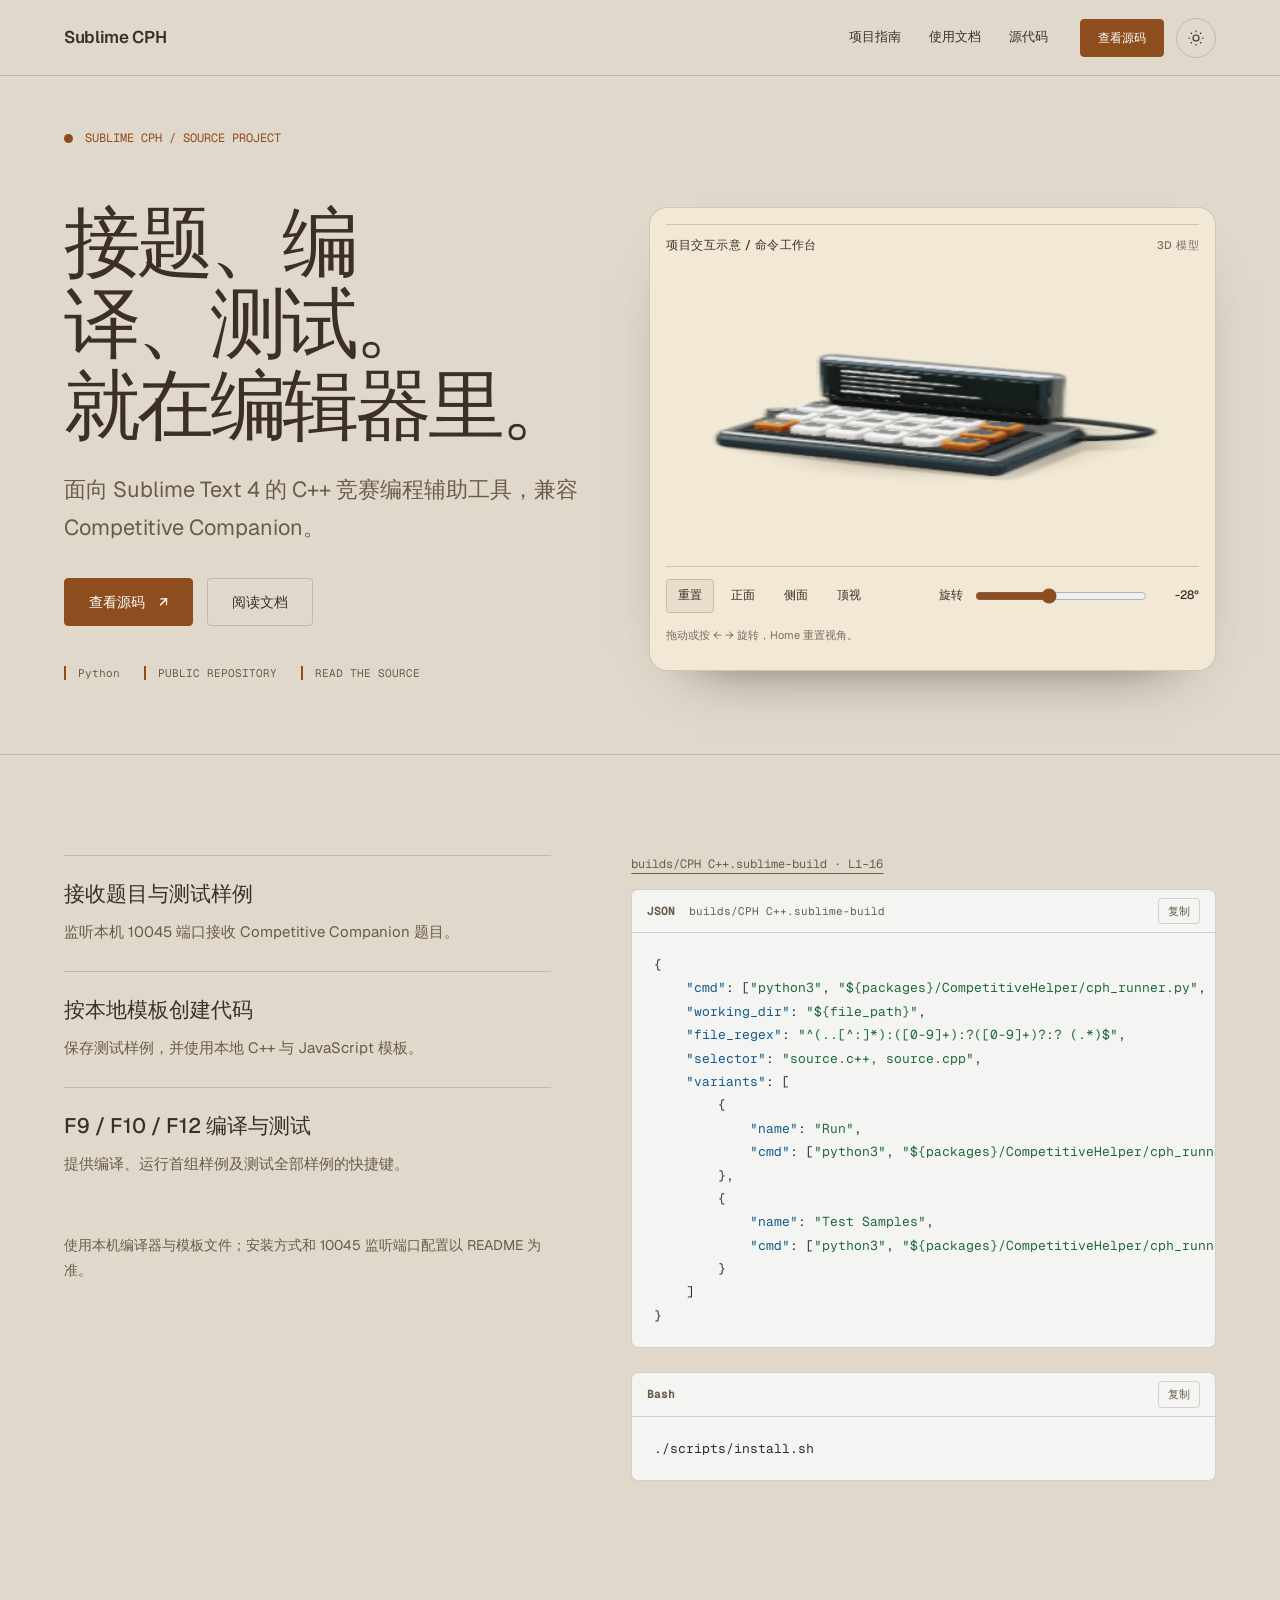
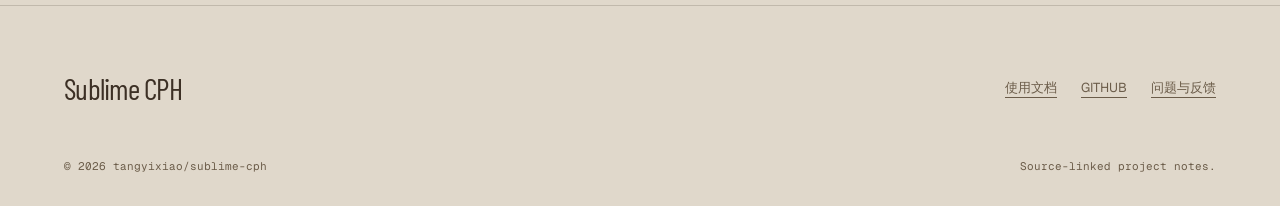
==== commit eb49b5e6: "docs(site): add a bilingual project guide Add the project's Chinese and English guide from the share" ====
--- a/index.html
+++ b/index.html
@@ -1,4 +1,4 @@
-<!doctype html><html lang="zh-CN" data-project="sublime-cph" data-family="terminal"><head><meta charset="utf-8"><meta name="viewport" content="width=device-width, initial-scale=1"><meta name="description" content="面向 Sublime Text 4 的 C++ 竞赛编程辅助工具，兼容 Competitive Companion。"><meta name="color-scheme" content="light dark"><title>Sublime CPH · 接题、编译、测试。 就在编辑器里。</title><link rel="stylesheet" href="assets/fonts/fonts.css"><link rel="stylesheet" href="assets/fonts/display.css"><link rel="stylesheet" href="assets/site.css"><link rel="stylesheet" href="assets/docs-v3.css"><link rel="stylesheet" href="assets/three/view3d.css"><link rel="stylesheet" href="assets/polish.css"><style>:root{--font-body:"Geist","PingFang SC","Microsoft YaHei",sans-serif;--font-text:var(--font-body);--model-accent:var(--accent);--font-display:"Barlow Condensed","Songti SC","SimSun",serif;--font-mono:"Geist Mono","SFMono-Regular",Consolas,monospace}html[data-theme="light"]{--bg:#E0D8CB;--surface:#F1E8D5;--ink:#3C3025;--muted:#6b5c49;--accent:#8e4d1e;--accent-ink:#FFFFFF;--line:color-mix(in srgb,#3C3025 19%,transparent);color-scheme:light}html[data-theme="dark"]{--bg:#242019;--surface:#373025;--ink:#F3E7D2;--muted:#b9a589;--accent:#f1b16c;--accent-ink:#000000;--line:color-mix(in srgb,#F3E7D2 19%,transparent);color-scheme:dark}</style><script src="assets/theme.js"></script><link rel="icon" type="image/svg+xml" href="favicon.svg"></head><body><header class="nav site-nav"><div class="wrap nav-inner"><a class="skip-link" href="#top">跳到正文</a><a class="site-brand" href="index.html">Sublime CPH</a><nav class="site-links" aria-label="项目导航"><a href="docs.html">使用文档</a><a href="https://github.com/tangyixiao/sublime-cph">源代码</a></nav><div class="nav-controls"><a class="btn nav-cta" href="https://github.com/tangyixiao/sublime-cph">查看源码</a><button class="site-theme" type="button" data-theme-toggle aria-label="切换深浅色" aria-pressed="false"><svg width="18" height="18" viewBox="0 0 24 24" fill="none" stroke="currentColor" stroke-width="1.5" aria-hidden="true"><circle cx="12" cy="12" r="4"/><path d="M12 2v2m0 16v2M2 12h2m16 0h2M5 5l1.5 1.5m11 11L19 19M5 19l1.5-1.5m11-11L19 5"/></svg></button><button class="site-menu-toggle" data-menu-toggle type="button" aria-label="菜单" aria-expanded="false" aria-controls="site-drawer"><svg width="20" height="20" viewBox="0 0 20 20" fill="none" stroke="currentColor" stroke-width="1.4" aria-hidden="true"><path d="M3 6h14M3 14h14"/></svg></button></div></div><nav class="site-drawer" id="site-drawer" hidden><a href="index.html">项目首页</a><a href="docs.html">使用文档</a><a href="https://github.com/tangyixiao/sublime-cph">查看源码</a><p class="drawer-note">Sublime CPH</p></nav></header><main id="top"><article><section class="terminal-hero"><div class="wrap"><div class="terminal-label">SUBLIME CPH / SOURCE PROJECT</div><div class="terminal-grid"><div><h1 class="terminal-title">接题、编译、测试。<br>就在编辑器里。</h1><p class="lede" style="margin-top:28px">面向 Sublime Text 4 的 C++ 竞赛编程辅助工具，兼容 Competitive Companion。</p><div class="actions"><a class="btn" href="https://github.com/tangyixiao/sublime-cph">查看源码 <span aria-hidden="true">↗</span></a><a class="btn secondary" href="docs.html">阅读文档</a></div><div class="terminal-facts"><span>Python</span><span>PUBLIC REPOSITORY</span><span>READ THE SOURCE</span></div></div><div class="terminal-stage"><div class="project-3d" data-model="command" data-model-lang="zh-CN"><img src="assets/three/fallbacks/command.svg" alt="项目结构示意"></div></div></div></div></section><section class="section top-rule"><div class="wrap code-layout"><div><ul class="caps"><li><h3>接收题目与测试样例</h3><p>监听本机 10045 端口接收 Competitive Companion 题目。</p></li><li><h3>按本地模板创建代码</h3><p>保存测试样例，并使用本地 C++ 与 JavaScript 模板。</p></li><li><h3>F9 / F10 / F12 编译与测试</h3><p>提供编译、运行首组样例及测试全部样例的快捷键。</p></li></ul><p class="status-note" style="margin-top:30px">使用本机编译器与模板文件；安装方式和 10045 监听端口配置以 README 为准。</p></div><div><div class="source-area" id="source-code"><a class="source-link" href="https://github.com/tangyixiao/sublime-cph/blob/6fe502580cbfbc0ceaa8765ccc23010ea24d1a0c/builds/CPH%20C%2B%2B.sublime-build#L1-L16">builds/CPH C++.sublime-build · L1–16</a><div class="docs-code" data-code-block><div class="docs-code-toolbar"><span class="docs-code-language">JSON</span><span class="docs-code-file">builds/CPH C++.sublime-build</span><button class="docs-code-copy" type="button" data-copy-code aria-label="复制代码">复制</button><span class="docs-copy-status" role="status" aria-live="polite"></span></div><pre tabindex="0"><code class="highlight language-json" data-language="json"><span class="tok-p">{</span>
+<!doctype html><html lang="zh-CN" data-project="sublime-cph" data-family="terminal"><head><meta charset="utf-8"><meta name="viewport" content="width=device-width, initial-scale=1"><meta name="description" content="面向 Sublime Text 4 的 C++ 竞赛编程辅助工具，兼容 Competitive Companion。"><meta name="color-scheme" content="light dark"><title>Sublime CPH · 接题、编译、测试。 就在编辑器里。</title><link rel="stylesheet" href="assets/fonts/fonts.css"><link rel="stylesheet" href="assets/fonts/display.css"><link rel="stylesheet" href="assets/site.css"><link rel="stylesheet" href="assets/docs-v3.css"><link rel="stylesheet" href="assets/three/view3d.css"><link rel="stylesheet" href="assets/polish.css"><style>:root{--font-body:"Geist","PingFang SC","Microsoft YaHei",sans-serif;--font-text:var(--font-body);--model-accent:var(--accent);--font-display:"Barlow Condensed","Songti SC","SimSun",serif;--font-mono:"Geist Mono","SFMono-Regular",Consolas,monospace}html[data-theme="light"]{--bg:#E0D8CB;--surface:#F1E8D5;--ink:#3C3025;--muted:#6b5c49;--accent:#8e4d1e;--accent-ink:#FFFFFF;--line:color-mix(in srgb,#3C3025 19%,transparent);color-scheme:light}html[data-theme="dark"]{--bg:#242019;--surface:#373025;--ink:#F3E7D2;--muted:#b9a589;--accent:#f1b16c;--accent-ink:#000000;--line:color-mix(in srgb,#F3E7D2 19%,transparent);color-scheme:dark}</style><script src="assets/theme.js"></script><link rel="icon" type="image/svg+xml" href="favicon.svg"></head><body><header class="nav site-nav"><div class="wrap nav-inner"><a class="skip-link" href="#top">跳到正文</a><a class="site-brand" href="index.html">Sublime CPH</a><nav class="site-links" aria-label="项目导航"><a href="project-website/site/index.html">项目指南</a><a href="docs.html">使用文档</a><a href="https://github.com/tangyixiao/sublime-cph">源代码</a></nav><div class="nav-controls"><a class="btn nav-cta" href="https://github.com/tangyixiao/sublime-cph">查看源码</a><button class="site-theme" type="button" data-theme-toggle aria-label="切换深浅色" aria-pressed="false"><svg width="18" height="18" viewBox="0 0 24 24" fill="none" stroke="currentColor" stroke-width="1.5" aria-hidden="true"><circle cx="12" cy="12" r="4"/><path d="M12 2v2m0 16v2M2 12h2m16 0h2M5 5l1.5 1.5m11 11L19 19M5 19l1.5-1.5m11-11L19 5"/></svg></button><button class="site-menu-toggle" data-menu-toggle type="button" aria-label="菜单" aria-expanded="false" aria-controls="site-drawer"><svg width="20" height="20" viewBox="0 0 20 20" fill="none" stroke="currentColor" stroke-width="1.4" aria-hidden="true"><path d="M3 6h14M3 14h14"/></svg></button></div></div><nav class="site-drawer" id="site-drawer" hidden><a href="project-website/site/index.html">项目指南</a><a href="index.html">项目首页</a><a href="docs.html">使用文档</a><a href="https://github.com/tangyixiao/sublime-cph">查看源码</a><p class="drawer-note">Sublime CPH</p></nav></header><main id="top"><article><section class="terminal-hero"><div class="wrap"><div class="terminal-label">SUBLIME CPH / SOURCE PROJECT</div><div class="terminal-grid"><div><h1 class="terminal-title">接题、编译、测试。<br>就在编辑器里。</h1><p class="lede" style="margin-top:28px">面向 Sublime Text 4 的 C++ 竞赛编程辅助工具，兼容 Competitive Companion。</p><div class="actions"><a class="btn" href="https://github.com/tangyixiao/sublime-cph">查看源码 <span aria-hidden="true">↗</span></a><a class="btn secondary" href="docs.html">阅读文档</a></div><div class="terminal-facts"><span>Python</span><span>PUBLIC REPOSITORY</span><span>READ THE SOURCE</span></div></div><div class="terminal-stage"><div class="project-3d" data-model="command" data-model-lang="zh-CN"><img src="assets/three/fallbacks/command.svg" alt="项目结构示意"></div></div></div></div></section><section class="section top-rule"><div class="wrap code-layout"><div><ul class="caps"><li><h3>接收题目与测试样例</h3><p>监听本机 10045 端口接收 Competitive Companion 题目。</p></li><li><h3>按本地模板创建代码</h3><p>保存测试样例，并使用本地 C++ 与 JavaScript 模板。</p></li><li><h3>F9 / F10 / F12 编译与测试</h3><p>提供编译、运行首组样例及测试全部样例的快捷键。</p></li></ul><p class="status-note" style="margin-top:30px">使用本机编译器与模板文件；安装方式和 10045 监听端口配置以 README 为准。</p></div><div><div class="source-area" id="source-code"><a class="source-link" href="https://github.com/tangyixiao/sublime-cph/blob/6fe502580cbfbc0ceaa8765ccc23010ea24d1a0c/builds/CPH%20C%2B%2B.sublime-build#L1-L16">builds/CPH C++.sublime-build · L1–16</a><div class="docs-code" data-code-block><div class="docs-code-toolbar"><span class="docs-code-language">JSON</span><span class="docs-code-file">builds/CPH C++.sublime-build</span><button class="docs-code-copy" type="button" data-copy-code aria-label="复制代码">复制</button><span class="docs-copy-status" role="status" aria-live="polite"></span></div><pre tabindex="0"><code class="highlight language-json" data-language="json"><span class="tok-p">{</span>
 <span class="tok-w">    </span><span class="tok-nt">&quot;cmd&quot;</span><span class="tok-p">:</span><span class="tok-w"> </span><span class="tok-p">[</span><span class="tok-s2">&quot;python3&quot;</span><span class="tok-p">,</span><span class="tok-w"> </span><span class="tok-s2">&quot;${packages}/CompetitiveHelper/cph_runner.py&quot;</span><span class="tok-p">,</span><span class="tok-w"> </span><span class="tok-s2">&quot;compile&quot;</span><span class="tok-p">,</span><span class="tok-w"> </span><span class="tok-s2">&quot;${file}&quot;</span><span class="tok-p">],</span>
 <span class="tok-w">    </span><span class="tok-nt">&quot;working_dir&quot;</span><span class="tok-p">:</span><span class="tok-w"> </span><span class="tok-s2">&quot;${file_path}&quot;</span><span class="tok-p">,</span>
 <span class="tok-w">    </span><span class="tok-nt">&quot;file_regex&quot;</span><span class="tok-p">:</span><span class="tok-w"> </span><span class="tok-s2">&quot;^(..[^:]*):([0-9]+):?([0-9]+)?:? (.*)$&quot;</span><span class="tok-p">,</span>
